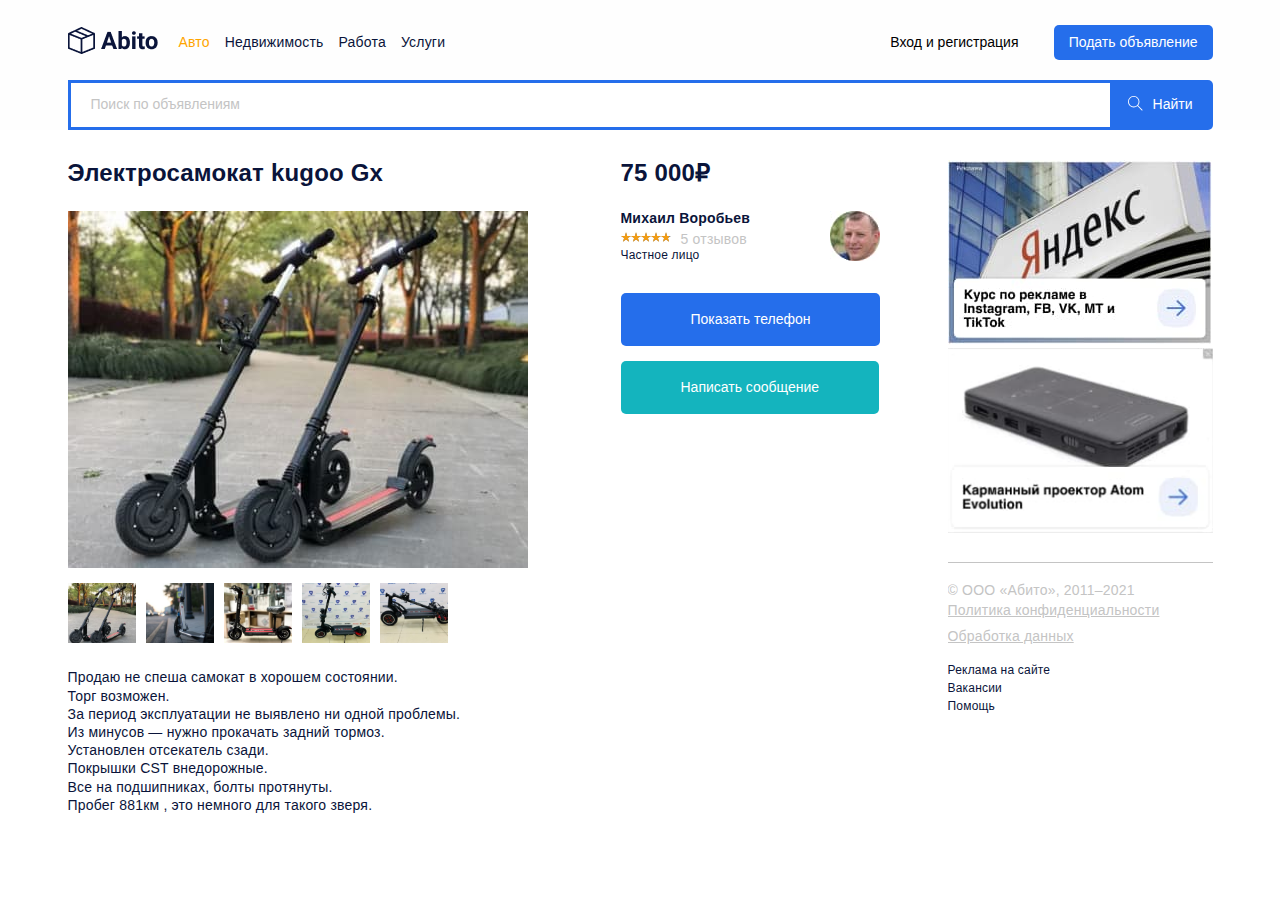
==== product.html @ 8e8bb4a4 "Update product.html" ====
<!DOCTYPE html>
<html lang="ru">

<head>
    <meta charset="UTF-8">
    <meta http-equiv="X-UA-Compatible" content="IE=edge">
    <meta name="viewport" content="width=device-width, initial-scale=1.0">
    <title>product</title>
    <link rel="shortcut icon" href="images/favicon.png" type="image/x-icon">
    <link rel="shortcut icon" href="https://yoursite.ru/favicon.png" type="image/x-icon">
    <link rel="stylesheet" href="css/style.min.css">
</head>

<body>
    <header class="header">
        <div class="container">
            <nav class="menu">
                <div class="menu__bar">
                    <a class="menu__link" href="#">
                        <img class="menu__logo" src="images/logo.png" alt="logo">
                    </a>
                    <button class="menu__btn" type="button">
                        <span></span>
                        <span class="sr-only">open menu</span>
                    </button>
                    <ul class="menu__items">
                        <li class="menu__item">
                            <a class="menu__link menu__link--active" href="#">
                                Авто
                            </a>
                        </li>
                        <li class="menu__item">
                            <a class="menu__link" href="#">
                                Недвижимость
                            </a>
                        </li>
                        <li class="menu__item">
                            <a class="menu__link" href="#">
                                Работа
                            </a>
                        </li>
                        <li class="menu__item">
                            <a class="menu__link" href="#">
                                Услуги
                            </a>
                        </li>
                    </ul>
                </div>
                <div class="nav">
                    <button class="nav__link nav__link--registrar" type="button">
                        Вход и регистрация
                    </button>
                    <button class="nav__link nav__link--submit" type="button">
                        Подать объявление
                    </button>
                </div>

            </nav>
            <form class="form">
                <label class="sr-only" for="search-input">
                    Поиск по объявлениям
                </label>
                <input class="form__input" type="text" id="search-input" placeholder="Поиск по объявлениям" name="search" required>
                <button class="form__search">
                    Найти
                </button>
            </form>
        </div>
    </header>

    <main class="maim">
        <h1 class="sr-only">сайт для продаж вещей</h1>
        <div class="container">
            <div class="product-info">
                <div class="product-slider">
                    <!--можно оставить так а можно две других колонки сделать еще одиним иннером  или -90 маржин лефт-->
                    <h2 class="product-slider__title">
                        Электросамокат kugoo Gx
                    </h2>
                    <ul class="product-slider__big">
                        <li class="product-slider__content">
                            <img class="product-slider__images" src="images/product-cart-slider/1.jpg" alt="самокаты">
                        </li>

                        <li class="product-slider__content">
                            <img class="product-slider__images" src="images/product-cart-slider/2.jpg" alt="самокат">
                        </li>

                        <li class="product-slider__content">
                            <img class="product-slider__images" src="images/product-cart-slider/3.jpg" alt="самокат">
                        </li>

                        <li class="product-slider__content">
                            <img class="product-slider__images" src="images/product-cart-slider/4.jpg" alt="самокат">
                        </li>

                        <li class="product-slider__content">
                            <img class="product-slider__images" src="images/product-cart-slider/5.jpg" alt="самокат">
                        </li>
                    </ul>
                    <ul class="product-slider__small">
                        <li class="product-slider__item">
                            <div class="product-slider__content">
                                <img class="product-slider__img" src="images/product-cart-slider/1.jpg" alt="самокаты">
                            </div>
                        </li>
                        <li class="product-slider__item">
                            <div class="product-slider__content">
                                <img class="product-slider__img" src="images/product-cart-slider/2.jpg" alt="самокат">
                            </div>
                        </li>
                        <li class="product-slider__item">
                            <div class="product-slider__content">
                                <img class="product-slider__img" src="images/product-cart-slider/3.jpg" alt="самокат">
                            </div>
                        </li>
                        <li class="product-slider__item">
                            <div class="product-slider__content">
                                <img class="product-slider__img" src="images/product-cart-slider/4.jpg" alt="самокат">
                            </div>
                        </li>
                        <li class="product-slider__item">
                            <div class="product-slider__content">
                                <img class="product-slider__img" src="images/product-cart-slider/5.jpg" alt="самокат">
                            </div>
                        </li>
                    </ul>
                    <div class="product-slider__text">
                        <p>
                            Продаю не спеша самокат в хорошем состоянии.
                        </p>
                        <p>
                            Торг возможен.
                        </p>
                        <p>
                            За период эксплуатации не выявлено ни одной проблемы.
                        </p>
                        <p>
                            Из минусов — нужно прокачать задний тормоз.
                        </p>
                        <p>
                            Установлен отсекатель сзади.
                        </p>
                        <p>
                            Покрышки CST внедорожные.
                        </p>
                        <p>
                            Все на подшипниках, болты протянуты.
                        </p>
                        <p>
                            Пробег 881км , это немного для такого зверя.
                        </p>
                    </div>
                </div>

                <div class="seller">
                    <span class="seller__price">75 000<span>₽</span></span>
                    <div class="seller__info">
                        <a class="seller__img seller-info" href="#" style="background-image: url('../images/seller-face/seller1.jpg');">
                            <span class="sr-only">аватарка</span>
                        </a>
                        <a class="seller__name">Михаил Воробьев</a>
                        <div class="seller__inner">
                            <div id="rateYo" data-rateyo-rating="4"></div>

                            <a class="seller__review" href="#"><span>5</span> отзывов</a>
                        </div>
                        <span class="seller__status">Частное лицо</span>
                        <!--не нравится мне эта структура-->
                    </div>
                    <button class="seller__button seller__button--tel" type="button">
                        Показать телефон
                    </button>
                    <button class="seller__button seller__button--email" type="button">Написать сообщение
                    </button>
                </div>

                <div class="aside">
                    <div class="advertising">
                        <img class="advertising__img" src="images/advertising/1.jpg" alt="реклама курс по рекламе в instagram. fb, vk,mt и tiktok">
                        <img class="advertising__img advertising-two" src="images/advertising/2.jpg" alt="реклама карманный проектор atom evolution">
                    </div>
                    <div class="nav-bar">
                        <div class="nav-bar__info">
                            <span>
                                © ООО «Абито», 2011–2021
                            </span>
                            <span>
                                <a class="nav-bar__link  nav-bar__link--decoration" href="#">
                                    Политика конфиденциальности
                                </a>
                            </span>
                            <span>
                                <a class="nav-bar__link nav-bar__link--decoration" href="#">
                                    Обработка данных
                                </a>
                            </span>
                        </div>
                        <ul class="nav-bar__links">
                            <li class="nav-bar__item">
                                <a class="nav-bar__link" href="#">
                                    Реклама на сайте
                                </a>
                            </li>
                            <li class="nav-bar__item">
                                <a class=" nav-bar__link" href="#">
                                    Вакансии
                                </a>
                            </li>
                            <li class="nav-bar__item ">
                                <a class="nav-bar__link" href="#">
                                    Помощь
                                </a>
                            </li>
                        </ul>
                    </div>
                </div>
            </div>
        </div>
    </main>

    <script src="js/main.min.js"></script>
</body>

</html>
---- css/style.min.css ----
@font-face{font-family:'Roboto';font-weight:700;font-style:normal;src:url("./fonts/Roboto-Bold.woff2") format("woff2"),url("./fonts/Roboto-Bold.woff") format("woff");font-display:swap}@font-face{font-family:'Roboto';font-weight:400;font-style:normal;src:url("./fonts/Regular-Bold.woff2") format("woff2"),url("./fonts/Regular-Bold.woff") format("woff");font-display:swap}html{-webkit-box-sizing:border-box;box-sizing:border-box}*,*::after,*::before{-webkit-box-sizing:inherit;box-sizing:inherit}ul,ol{padding:0}a{text-decoration:none;color:inherit}body,h1,h2,h3,h4,h5,h6,p,ul,ol,li,figure,figcaption,blockquote,dl,dd{margin:0}ul{list-style:none}img{max-width:100%}input,button,textarea,select{font:inherit}button{cursor:pointer}.slick-slider{position:relative;display:block;-webkit-box-sizing:border-box;box-sizing:border-box;-webkit-touch-callout:none;-webkit-user-select:none;-moz-user-select:none;-ms-user-select:none;user-select:none;-ms-touch-action:pan-y;touch-action:pan-y;-webkit-tap-highlight-color:transparent}.slick-list{position:relative;overflow:hidden;display:block;margin:0;padding:0}.slick-list:focus{outline:none}.slick-list.dragging{cursor:pointer;cursor:hand}.slick-slider .slick-track,.slick-slider .slick-list{-webkit-transform:translate3d(0, 0, 0);-ms-transform:translate3d(0, 0, 0);transform:translate3d(0, 0, 0)}.slick-track{position:relative;left:0;top:0;display:block;margin-left:auto;margin-right:auto}.slick-track:before,.slick-track:after{content:"";display:table}.slick-track:after{clear:both}.slick-loading .slick-track{visibility:hidden}.slick-slide{float:left;height:100%;min-height:1px;display:none}[dir="rtl"] .slick-slide{float:right}.slick-slide img{display:block}.slick-slide.slick-loading img{display:none}.slick-slide.dragging img{pointer-events:none}.slick-initialized .slick-slide{display:block}.slick-loading .slick-slide{visibility:hidden}.slick-vertical .slick-slide{display:block;height:auto;border:1px solid transparent}.slick-arrow.slick-hidden{display:none}.jq-ry-container{position:relative;padding:0 5px;line-height:0;display:block;cursor:pointer;-webkit-box-sizing:content-box;box-sizing:content-box;direction:ltr}.jq-ry-container[readonly="readonly"]{cursor:default}.jq-ry-container>.jq-ry-group-wrapper{position:relative;width:100%}.jq-ry-container>.jq-ry-group-wrapper>.jq-ry-group{position:relative;line-height:0;z-index:10;white-space:nowrap}.jq-ry-container>.jq-ry-group-wrapper>.jq-ry-group>svg{display:inline-block}.jq-ry-container>.jq-ry-group-wrapper>.jq-ry-group.jq-ry-normal-group{width:100%}.jq-ry-container>.jq-ry-group-wrapper>.jq-ry-group.jq-ry-rated-group{width:0;z-index:11;position:absolute;top:0;left:0;overflow:hidden}html,body{height:100%}body{font-size:14px;line-height:1.1;font-family:"Roboto",sans-serif;color:#0A143A;font-weight:400;letter-spacing:0.2px}.sr-only{position:absolute;width:1px;height:1px;padding:0;margin:-1px;overflow:hidden;clip:rect(0, 0, 0, 0);white-space:nowrap;border:0}.container{max-width:1175px;margin:0 auto;padding:0 15px}.advertising-two{margin-bottom:25px}.header{position:fixed;top:0;left:0;right:0;z-index:999;background-color:#fefefe}.menu{margin-bottom:20px;padding:25px 0 0 0;display:-webkit-box;display:-ms-flexbox;display:flex;-webkit-box-pack:justify;-ms-flex-pack:justify;justify-content:space-between;-webkit-box-align:center;-ms-flex-align:center;align-items:center;outline-color:#000000;outline-offset:5px}.menu__btn{display:none}.menu__items{display:-webkit-box;display:-ms-flexbox;display:flex}.menu__item:not(:last-child){margin-right:15px}.menu__logo{margin-right:20px}.menu__link{-webkit-transition:color 0.5s;-o-transition:color 0.5s;transition:color 0.5s;z-index:100;-webkit-line-clamp:1;-webkit-box-orient:vertical;overflow:hidden}.menu__link:focus{color:#f0f}.menu__link:hover{color:orange}.menu__link:active{color:#fb0909}.menu__link--active{color:orange}.menu__bar{display:-webkit-box;display:-ms-flexbox;display:flex;-webkit-box-align:center;-ms-flex-align:center;align-items:center}.nav__link{border:none;-webkit-transition:color 0.5s;-o-transition:color 0.5s;transition:color 0.5s;-webkit-line-clamp:1;-webkit-box-orient:vertical;overflow:hidden}.nav__link--active{color:orange}.nav__link--registrar{background-color:transparent;-webkit-transition:color 0.5s;-o-transition:color 0.5s;transition:color 0.5s}.nav__link--registrar:focus{outline:solid #0A143A}.nav__link--registrar:hover{color:#14B4BE}.nav__link--registrar:active{color:#fb0909}.nav__link--submit{padding:10px 15px;background-color:#256EEB;border-radius:5px;color:white;-webkit-transition:background-color 0.5s;-o-transition:background-color 0.5s;transition:background-color 0.5s}.nav__link--submit:focus{outline:solid #0A143A}.nav__link--submit:hover{background-color:#91b200}.nav__link--submit:active{color:#fb0909}.nav__link:not(:last-child){margin-right:25px}.form{display:-webkit-box;display:-ms-flexbox;display:flex}.form__input{padding:14px 20px 14px 20px;max-width:1335px;border:3px solid #256EEB;width:100%;display:-webkit-box;-webkit-line-clamp:3;-webkit-box-orient:vertical;overflow:hidden}.form__input::-webkit-input-placeholder{color:#C4C4C4}.form__input::-moz-placeholder{color:#C4C4C4}.form__input:-ms-input-placeholder{color:#C4C4C4}.form__input::-ms-input-placeholder{color:#C4C4C4}.form__input::placeholder{color:#C4C4C4}.form__search{position:relative;padding:16px 20px 16px 40px;background-color:#256EEB;color:#fff;border:none;border-radius:0px 5px 5px 0px;-webkit-transition:background-color 0.5s;-o-transition:background-color 0.5s;transition:background-color 0.5s}.form__search::before{content:'';position:absolute;top:16px;left:15px;height:15px;width:15px;background-image:url("../images/icons/search.svg")}.form__search:focus{outline:solid #0A143A}.form__search:hover{background-color:#91b200}.form__search:active{color:#fb0909}.recommendations{display:block;padding-top:160px}.recommendations__title{font-weight:700;font-size:24px;margin-bottom:25px;display:-webkit-box;-webkit-line-clamp:3;-webkit-box-orient:vertical;overflow:hidden}.recommendations__list{display:-webkit-box;display:-ms-flexbox;display:flex;-ms-flex-wrap:wrap;flex-wrap:wrap;max-width:885px;margin-left:-15px}.recommendations__item{max-width:265px;margin:0 15px 20px}.recommendations__img{width:265px;height:180px;margin-bottom:10px;-o-object-fit:cover;object-fit:cover;-webkit-transition:opacity 0.5s;-o-transition:opacity 0.5s;transition:opacity 0.5s}.recommendations__img:focus{outline:solid #0A143A}.recommendations__img:hover{opacity:0.7}.recommendations__img:active{color:#fb0909}.recommendations__inner{display:-webkit-box;display:-ms-flexbox;display:flex;-webkit-box-pack:justify;-ms-flex-pack:justify;justify-content:space-between}.recommendations__subtitle{color:#256EEB;font-weight:700;font-size:16px;margin-bottom:5px;width:245px;-webkit-transition:color 0.5s;-o-transition:color 0.5s;transition:color 0.5s;display:-webkit-box;-webkit-line-clamp:3;-webkit-box-orient:vertical;overflow:hidden}.recommendations__subtitle:focus{outline:solid #0A143A}.recommendations__subtitle:hover{color:#14B4BE}.recommendations__subtitle:active{color:#fb0909}.recommendations__svg path{-webkit-transition:fill 0.5s;-o-transition:fill 0.5s;transition:fill 0.5s}.recommendations__svg path:hover{fill:#256EEB}.recommendations__svg{width:15px;height:15px;cursor:pointer}.recommendations__time{display:block}.recommendations__price{margin-bottom:10px;font-weight:700;display:-webkit-box;-webkit-line-clamp:3;-webkit-box-orient:vertical;overflow:hidden}.recommendations__info{color:#C4C4C4;margin-bottom:5px;line-height:1.5;display:-webkit-box;-webkit-line-clamp:3;-webkit-box-orient:vertical;overflow:hidden}.services__title{padding-top:10px;font-size:18px;font-weight:700;margin-bottom:25px;-webkit-line-clamp:1;-webkit-box-orient:vertical;overflow:hidden}.services__text{display:-webkit-box;-webkit-line-clamp:5;-webkit-box-orient:vertical;overflow:hidden}.services__list{margin-bottom:20px;max-width:245px;border-bottom:1px solid #C4C4C4}.services__item{padding-top:35px;margin-bottom:25px;position:relative;background-repeat:no-repeat;max-width:210px}.services__item::before{content:"";position:absolute;top:0;right:0;background-size:cover;height:30px;width:30px}.services__item--delivery{background-image:url("../images/icons/delivery.svg")}.services__item--sedan{background-image:url("../images/icons/sedan.svg")}.services__item--booking{background-image:url("../images/icons/booking.svg")}.services__subtitle{font-weight:700;margin-bottom:5px;font-size:14px}.nav-bar{max-width:230px}.nav-bar__links{font-size:12px}.nav-bar__link{margin-bottom:5px;-webkit-transition:color 0.5s;-o-transition:color 0.5s;transition:color 0.5s;display:-webkit-box;-webkit-line-clamp:3;-webkit-box-orient:vertical;overflow:hidden}.nav-bar__link:focus{outline:solid #0A143A}.nav-bar__link:hover{color:#14B4BE}.nav-bar__link:active{color:#fb0909}.nav-bar__item{margin-bottom:5px}.nav-bar__info{margin-bottom:15px;color:#C4C4C4}.nav-bar__info span{margin-bottom:5px;display:block;display:-webkit-box;-webkit-line-clamp:3;-webkit-box-orient:vertical;overflow:hidden}.nav-bar__link--decoration{text-decoration:underline}.product-info{padding-top:160px;display:-webkit-box;display:-ms-flexbox;display:flex;-webkit-box-pack:justify;-ms-flex-pack:justify;justify-content:space-between;-ms-flex-wrap:wrap;flex-wrap:wrap}.product-slider{max-width:460px;margin-right:30px;margin-bottom:30px}.product-slider__title{font-size:24px;font-weight:700;margin-bottom:25px;display:-webkit-box;-webkit-line-clamp:3;-webkit-box-orient:vertical;overflow:hidden}.product-slider__big{max-width:460px;height:357px;margin-bottom:15px}.product-slider__images{max-width:460px;height:357px}.product-slider__small{height:55px;margin-bottom:30px}.product-slider__small .slick-slide{width:68px;height:60px;margin-right:10px;cursor:pointer}.product-slider__small .slick-list{max-width:380px}.product-slider__img{width:68px;height:63px;-o-object-fit:cover;object-fit:cover}.product-slider__text{line-height:1.3}.product-slider__text span{display:-webkit-box;-webkit-line-clamp:2;-webkit-box-orient:vertical;overflow:hidden}.seller{max-width:264px}.seller__price{font-weight:700;font-size:24px;margin-bottom:25px;display:block;display:-webkit-box;-webkit-line-clamp:2;-webkit-box-orient:vertical;overflow:hidden}.seller__info{margin-bottom:30px;position:relative}.seller__img{content:"";position:absolute;top:0;right:5px;height:50px;width:50px;background-size:cover;background-repeat:no-repeat}.seller__name{font-weight:700;padding-bottom:5px;display:block;display:-webkit-box;-webkit-line-clamp:2;-webkit-box-orient:vertical;overflow:hidden}.seller__inner{display:-webkit-box;display:-ms-flexbox;display:flex}.seller__status{font-size:12px}.seller__review{color:#C4C4C4;-webkit-transition:color 0.5s;-o-transition:color 0.5s;transition:color 0.5s}.seller__review:focus{outline:solid black}.seller__review:hover{color:#00B2A0}.seller__review:active{color:#fb0909}.seller__button{border:none;border-radius:5px;color:#fff;-webkit-transition:background-color 0.5s;-o-transition:background-color 0.5s;transition:background-color 0.5s}.seller__button:focus{outline:#0A143A}.seller__button:hover{background-color:#91b200}.seller__button:active{color:#fb0909}.seller__button--tel{background-color:#256EEB;padding:19px 70px;margin-bottom:15px}.seller__button--email{background-color:#14B4BE;padding:19px 60px}.jq-ry-container>.jq-ry-group-wrapper>.jq-ry-group>svg{width:10px;height:10px;margin-bottom:5px}.jq-ry-container{width:54px;padding:0}.aside{max-width:265px}.advertising{margin-bottom:20px;border-bottom:1px solid #C4C4C4}.advertising__img{-o-object-fit:cover;object-fit:cover;max-width:265px;height:185px}@media (max-width: 1175px){.recommendations__title{text-align:center;margin-bottom:20px}.recommendations__inner{display:block}.recommendations__list{margin:0 auto;max-width:-webkit-max-content;max-width:-moz-max-content;max-width:max-content;-webkit-box-pack:center;-ms-flex-pack:center;justify-content:center}.recommendations__subtitle{margin-bottom:10px}.recommendations__priсe{padding-top:10px}.services{margin-bottom:20px}.services__list{margin:0 auto 20px;max-width:-webkit-max-content;max-width:-moz-max-content;max-width:max-content;display:-webkit-box;display:-ms-flexbox;display:flex}.services__item{max-width:265px}.services__item:not(:last-child){margin-right:30px}.services__title{text-align:center;margin-bottom:20px}.nav-bar__info{margin-bottom:20px;color:#C4C4C4}.nav-bar__links{font-size:12px}.product-slider__title{margin-bottom:20px}.product-slider__small{height:55px;margin-bottom:20px}.product-slider__big{height:360px}.seller{margin-right:30px}.seller__button--tel{margin-bottom:20px}.seller__info{margin-bottom:20px}.seller__price{margin-bottom:20px}.nav-bar{margin:0 auto}.advertising-two{margin-bottom:20px}}@media (max-width: 992px){.seller{-webkit-box-ordinal-group:2;-ms-flex-order:1;order:1;padding-bottom:10px;margin-right:0px}}@media (max-width: 805px){.menu{-webkit-box-ordinal-group:2;-ms-flex-order:1;order:1;display:block;margin-bottom:0px;padding:10px 0 0 0}.menu__bar{-webkit-box-pack:justify;-ms-flex-pack:justify;justify-content:space-between;margin-bottom:20px;padding-top:10px}.menu__items{-webkit-transform:translateY(-200%);-ms-transform:translateY(-200%);transform:translateY(-200%);position:absolute;top:0px;width:100%;left:0;display:block;text-align:center;z-index:5;background-color:#edf1f4;-webkit-transition:-webkit-transform 1s;transition:-webkit-transform 1s;-o-transition:transform 1s;transition:transform 1s;transition:transform 1s, -webkit-transform 1s;padding:60px 0 60px}.menu__items.menu__items--active{-webkit-transform:translateY(0%);-ms-transform:translateY(0%);transform:translateY(0%)}.menu__item{margin-bottom:10px;width:100%;margin-right:0}.menu__link{display:block}.menu__btn{width:30px;height:22px;position:relative;border:none;display:-webkit-box;display:-ms-flexbox;display:flex;-webkit-box-pack:justify;-ms-flex-pack:justify;justify-content:space-between;-webkit-box-align:center;-ms-flex-align:center;align-items:center;background-color:transparent;padding:0;z-index:10}.menu__btn span{height:3px;width:100%;background-color:#000000}.menu__btn::before,.menu__btn::after{position:absolute;content:'';height:3px;width:100%;background-color:#000000}.menu__btn::before{content:'';top:0}.menu__btn::after{bottom:0}.nav{display:none}.services{padding-bottom:30px}.services__list{display:block}.services__item{margin-right:0px}.product-info{-webkit-box-pack:center;-ms-flex-pack:center;justify-content:center}.product-slider{max-width:100%;margin:0 30px 30px}.product-slider__title{text-align:center}.product-slider__small{-webkit-box-pack:center;-ms-flex-pack:center;justify-content:center;display:-webkit-box;display:-ms-flexbox;display:flex}.product-slider__text{margin:0 auto;max-width:395px}.product-slider__img{width:68px;height:68px}.seller{margin:0 30px 30px;-webkit-box-ordinal-group:1;-ms-flex-order:0;order:0}.aside{margin:0 30px}.nav-bar{max-width:290px}}@media (max-width: 570px){.header{margin-bottom:30px}.services__item:not(:last-child){margin-right:0px}.product-slider__title{font-size:20px}.product-slider__big{max-width:315px;margin:0 auto 15px;height:auto}.product-slider__images{height:250px}.product-slider__img{width:48px;height:48px}.product-slider__small{margin-bottom:15px}.seller{margin:0 0 30px 0}.seller__price{font-size:20px}.product-slider__small .slick-list{max-width:290px}.product-slider__small .slick-slide{width:50px}.nav-bar{max-width:270px}.nav-bar__info{margin:20px auto}}
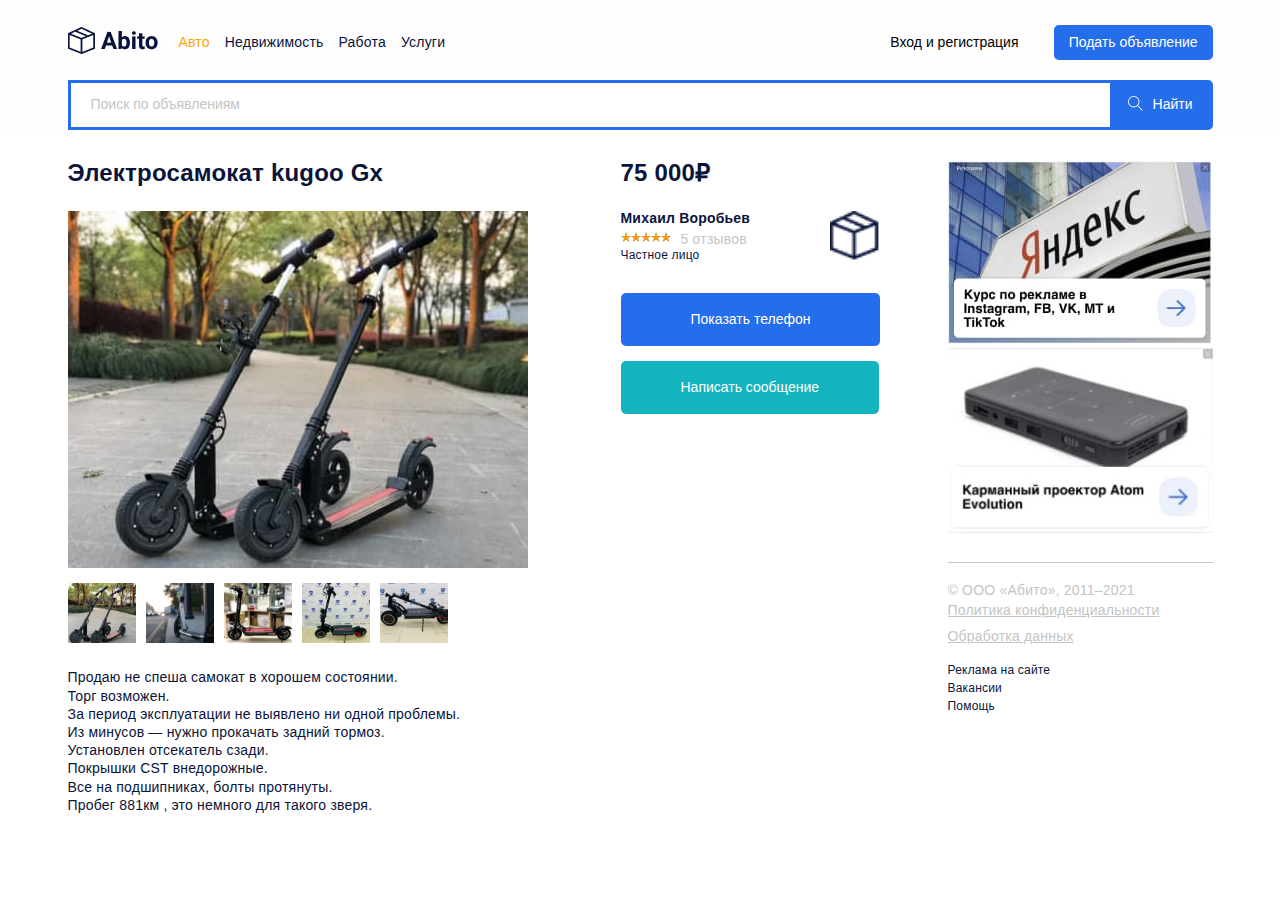
==== commit 08da8b36: "Update product.html" ====
--- a/product.html
+++ b/product.html
@@ -156,7 +156,7 @@
                 <div class="seller">
                     <span class="seller__price">75 000<span>₽</span></span>
                     <div class="seller__info">
-                        <a class="seller__img seller-info" href="#" style="background-image: url('../images/seller-face/seller1.jpg');">
+                        <a class="seller__img seller-info" href="#" style="background-image: url('../images/logo.png');">
                             <span class="sr-only">аватарка</span>
                         </a>
                         <a class="seller__name">Михаил Воробьев</a>
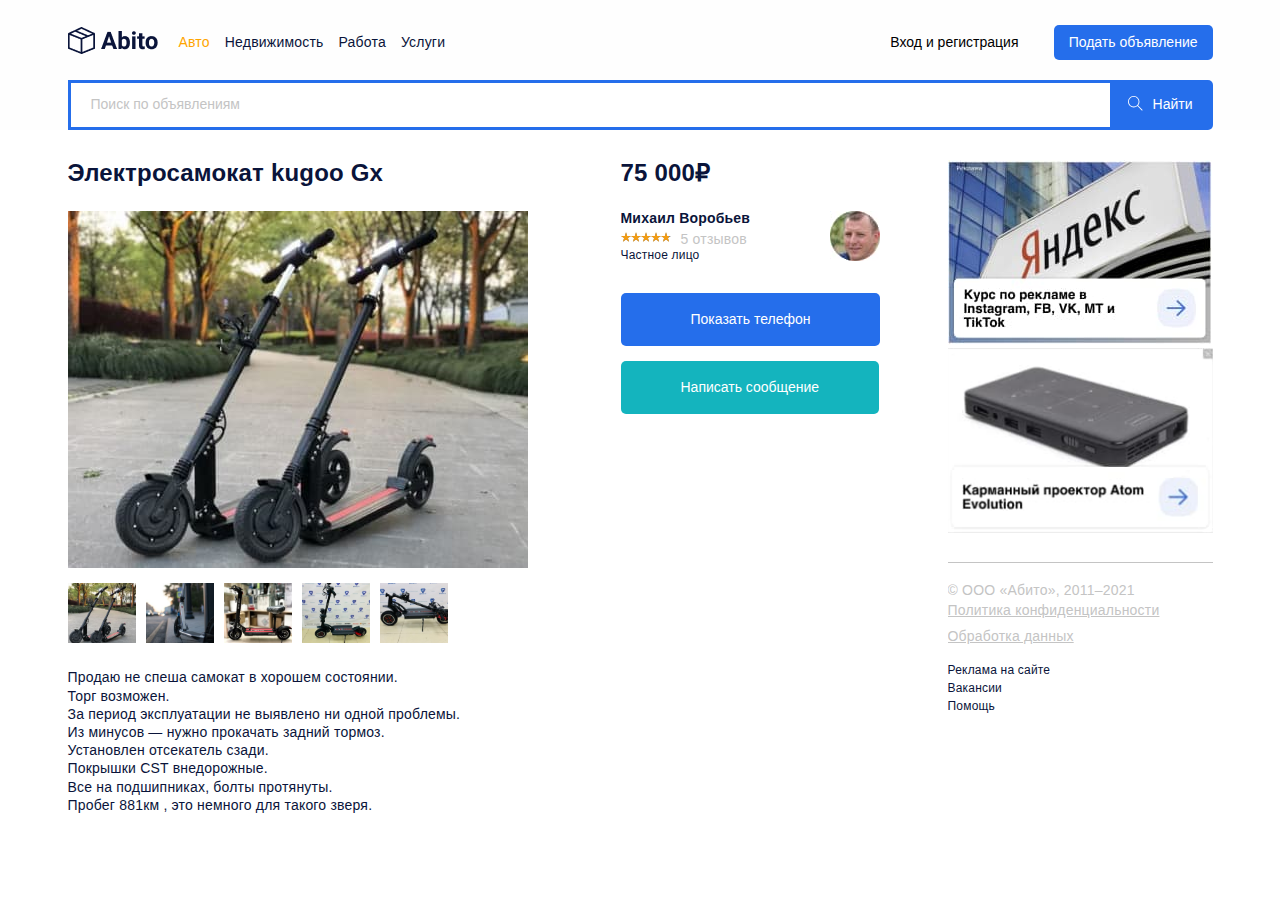
==== commit f884d4db: "Add files via upload" ====
--- a/product.html
+++ b/product.html
@@ -156,7 +156,7 @@
                 <div class="seller">
                     <span class="seller__price">75 000<span>₽</span></span>
                     <div class="seller__info">
-                        <a class="seller__img seller-info" href="#" style="background-image: url('../images/logo.png');">
+                        <a class="seller__img seller-info" href="#" style="background-image:url('../images/seller-face/seller1.jpg')">
                             <span class="sr-only">аватарка</span>
                         </a>
                         <a class="seller__name">Михаил Воробьев</a>
@@ -222,4 +222,4 @@
     <script src="js/main.min.js"></script>
 </body>
 
-</html>
+</html>--- a/css/style.min.css
+++ b/css/style.min.css
@@ -1 +1 @@
-@font-face{font-family:'Roboto';font-weight:700;font-style:normal;src:url("./fonts/Roboto-Bold.woff2") format("woff2"),url("./fonts/Roboto-Bold.woff") format("woff");font-display:swap}@font-face{font-family:'Roboto';font-weight:400;font-style:normal;src:url("./fonts/Regular-Bold.woff2") format("woff2"),url("./fonts/Regular-Bold.woff") format("woff");font-display:swap}html{-webkit-box-sizing:border-box;box-sizing:border-box}*,*::after,*::before{-webkit-box-sizing:inherit;box-sizing:inherit}ul,ol{padding:0}a{text-decoration:none;color:inherit}body,h1,h2,h3,h4,h5,h6,p,ul,ol,li,figure,figcaption,blockquote,dl,dd{margin:0}ul{list-style:none}img{max-width:100%}input,button,textarea,select{font:inherit}button{cursor:pointer}.slick-slider{position:relative;display:block;-webkit-box-sizing:border-box;box-sizing:border-box;-webkit-touch-callout:none;-webkit-user-select:none;-moz-user-select:none;-ms-user-select:none;user-select:none;-ms-touch-action:pan-y;touch-action:pan-y;-webkit-tap-highlight-color:transparent}.slick-list{position:relative;overflow:hidden;display:block;margin:0;padding:0}.slick-list:focus{outline:none}.slick-list.dragging{cursor:pointer;cursor:hand}.slick-slider .slick-track,.slick-slider .slick-list{-webkit-transform:translate3d(0, 0, 0);-ms-transform:translate3d(0, 0, 0);transform:translate3d(0, 0, 0)}.slick-track{position:relative;left:0;top:0;display:block;margin-left:auto;margin-right:auto}.slick-track:before,.slick-track:after{content:"";display:table}.slick-track:after{clear:both}.slick-loading .slick-track{visibility:hidden}.slick-slide{float:left;height:100%;min-height:1px;display:none}[dir="rtl"] .slick-slide{float:right}.slick-slide img{display:block}.slick-slide.slick-loading img{display:none}.slick-slide.dragging img{pointer-events:none}.slick-initialized .slick-slide{display:block}.slick-loading .slick-slide{visibility:hidden}.slick-vertical .slick-slide{display:block;height:auto;border:1px solid transparent}.slick-arrow.slick-hidden{display:none}.jq-ry-container{position:relative;padding:0 5px;line-height:0;display:block;cursor:pointer;-webkit-box-sizing:content-box;box-sizing:content-box;direction:ltr}.jq-ry-container[readonly="readonly"]{cursor:default}.jq-ry-container>.jq-ry-group-wrapper{position:relative;width:100%}.jq-ry-container>.jq-ry-group-wrapper>.jq-ry-group{position:relative;line-height:0;z-index:10;white-space:nowrap}.jq-ry-container>.jq-ry-group-wrapper>.jq-ry-group>svg{display:inline-block}.jq-ry-container>.jq-ry-group-wrapper>.jq-ry-group.jq-ry-normal-group{width:100%}.jq-ry-container>.jq-ry-group-wrapper>.jq-ry-group.jq-ry-rated-group{width:0;z-index:11;position:absolute;top:0;left:0;overflow:hidden}html,body{height:100%}body{font-size:14px;line-height:1.1;font-family:"Roboto",sans-serif;color:#0A143A;font-weight:400;letter-spacing:0.2px}.sr-only{position:absolute;width:1px;height:1px;padding:0;margin:-1px;overflow:hidden;clip:rect(0, 0, 0, 0);white-space:nowrap;border:0}.container{max-width:1175px;margin:0 auto;padding:0 15px}.advertising-two{margin-bottom:25px}.header{position:fixed;top:0;left:0;right:0;z-index:999;background-color:#fefefe}.menu{margin-bottom:20px;padding:25px 0 0 0;display:-webkit-box;display:-ms-flexbox;display:flex;-webkit-box-pack:justify;-ms-flex-pack:justify;justify-content:space-between;-webkit-box-align:center;-ms-flex-align:center;align-items:center;outline-color:#000000;outline-offset:5px}.menu__btn{display:none}.menu__items{display:-webkit-box;display:-ms-flexbox;display:flex}.menu__item:not(:last-child){margin-right:15px}.menu__logo{margin-right:20px}.menu__link{-webkit-transition:color 0.5s;-o-transition:color 0.5s;transition:color 0.5s;z-index:100;-webkit-line-clamp:1;-webkit-box-orient:vertical;overflow:hidden}.menu__link:focus{color:#f0f}.menu__link:hover{color:orange}.menu__link:active{color:#fb0909}.menu__link--active{color:orange}.menu__bar{display:-webkit-box;display:-ms-flexbox;display:flex;-webkit-box-align:center;-ms-flex-align:center;align-items:center}.nav__link{border:none;-webkit-transition:color 0.5s;-o-transition:color 0.5s;transition:color 0.5s;-webkit-line-clamp:1;-webkit-box-orient:vertical;overflow:hidden}.nav__link--active{color:orange}.nav__link--registrar{background-color:transparent;-webkit-transition:color 0.5s;-o-transition:color 0.5s;transition:color 0.5s}.nav__link--registrar:focus{outline:solid #0A143A}.nav__link--registrar:hover{color:#14B4BE}.nav__link--registrar:active{color:#fb0909}.nav__link--submit{padding:10px 15px;background-color:#256EEB;border-radius:5px;color:white;-webkit-transition:background-color 0.5s;-o-transition:background-color 0.5s;transition:background-color 0.5s}.nav__link--submit:focus{outline:solid #0A143A}.nav__link--submit:hover{background-color:#91b200}.nav__link--submit:active{color:#fb0909}.nav__link:not(:last-child){margin-right:25px}.form{display:-webkit-box;display:-ms-flexbox;display:flex}.form__input{padding:14px 20px 14px 20px;max-width:1335px;border:3px solid #256EEB;width:100%;display:-webkit-box;-webkit-line-clamp:3;-webkit-box-orient:vertical;overflow:hidden}.form__input::-webkit-input-placeholder{color:#C4C4C4}.form__input::-moz-placeholder{color:#C4C4C4}.form__input:-ms-input-placeholder{color:#C4C4C4}.form__input::-ms-input-placeholder{color:#C4C4C4}.form__input::placeholder{color:#C4C4C4}.form__search{position:relative;padding:16px 20px 16px 40px;background-color:#256EEB;color:#fff;border:none;border-radius:0px 5px 5px 0px;-webkit-transition:background-color 0.5s;-o-transition:background-color 0.5s;transition:background-color 0.5s}.form__search::before{content:'';position:absolute;top:16px;left:15px;height:15px;width:15px;background-image:url("../images/icons/search.svg")}.form__search:focus{outline:solid #0A143A}.form__search:hover{background-color:#91b200}.form__search:active{color:#fb0909}.recommendations{display:block;padding-top:160px}.recommendations__title{font-weight:700;font-size:24px;margin-bottom:25px;display:-webkit-box;-webkit-line-clamp:3;-webkit-box-orient:vertical;overflow:hidden}.recommendations__list{display:-webkit-box;display:-ms-flexbox;display:flex;-ms-flex-wrap:wrap;flex-wrap:wrap;max-width:885px;margin-left:-15px}.recommendations__item{max-width:265px;margin:0 15px 20px}.recommendations__img{width:265px;height:180px;margin-bottom:10px;-o-object-fit:cover;object-fit:cover;-webkit-transition:opacity 0.5s;-o-transition:opacity 0.5s;transition:opacity 0.5s}.recommendations__img:focus{outline:solid #0A143A}.recommendations__img:hover{opacity:0.7}.recommendations__img:active{color:#fb0909}.recommendations__inner{display:-webkit-box;display:-ms-flexbox;display:flex;-webkit-box-pack:justify;-ms-flex-pack:justify;justify-content:space-between}.recommendations__subtitle{color:#256EEB;font-weight:700;font-size:16px;margin-bottom:5px;width:245px;-webkit-transition:color 0.5s;-o-transition:color 0.5s;transition:color 0.5s;display:-webkit-box;-webkit-line-clamp:3;-webkit-box-orient:vertical;overflow:hidden}.recommendations__subtitle:focus{outline:solid #0A143A}.recommendations__subtitle:hover{color:#14B4BE}.recommendations__subtitle:active{color:#fb0909}.recommendations__svg path{-webkit-transition:fill 0.5s;-o-transition:fill 0.5s;transition:fill 0.5s}.recommendations__svg path:hover{fill:#256EEB}.recommendations__svg{width:15px;height:15px;cursor:pointer}.recommendations__time{display:block}.recommendations__price{margin-bottom:10px;font-weight:700;display:-webkit-box;-webkit-line-clamp:3;-webkit-box-orient:vertical;overflow:hidden}.recommendations__info{color:#C4C4C4;margin-bottom:5px;line-height:1.5;display:-webkit-box;-webkit-line-clamp:3;-webkit-box-orient:vertical;overflow:hidden}.services__title{padding-top:10px;font-size:18px;font-weight:700;margin-bottom:25px;-webkit-line-clamp:1;-webkit-box-orient:vertical;overflow:hidden}.services__text{display:-webkit-box;-webkit-line-clamp:5;-webkit-box-orient:vertical;overflow:hidden}.services__list{margin-bottom:20px;max-width:245px;border-bottom:1px solid #C4C4C4}.services__item{padding-top:35px;margin-bottom:25px;position:relative;background-repeat:no-repeat;max-width:210px}.services__item::before{content:"";position:absolute;top:0;right:0;background-size:cover;height:30px;width:30px}.services__item--delivery{background-image:url("../images/icons/delivery.svg")}.services__item--sedan{background-image:url("../images/icons/sedan.svg")}.services__item--booking{background-image:url("../images/icons/booking.svg")}.services__subtitle{font-weight:700;margin-bottom:5px;font-size:14px}.nav-bar{max-width:230px}.nav-bar__links{font-size:12px}.nav-bar__link{margin-bottom:5px;-webkit-transition:color 0.5s;-o-transition:color 0.5s;transition:color 0.5s;display:-webkit-box;-webkit-line-clamp:3;-webkit-box-orient:vertical;overflow:hidden}.nav-bar__link:focus{outline:solid #0A143A}.nav-bar__link:hover{color:#14B4BE}.nav-bar__link:active{color:#fb0909}.nav-bar__item{margin-bottom:5px}.nav-bar__info{margin-bottom:15px;color:#C4C4C4}.nav-bar__info span{margin-bottom:5px;display:block;display:-webkit-box;-webkit-line-clamp:3;-webkit-box-orient:vertical;overflow:hidden}.nav-bar__link--decoration{text-decoration:underline}.product-info{padding-top:160px;display:-webkit-box;display:-ms-flexbox;display:flex;-webkit-box-pack:justify;-ms-flex-pack:justify;justify-content:space-between;-ms-flex-wrap:wrap;flex-wrap:wrap}.product-slider{max-width:460px;margin-right:30px;margin-bottom:30px}.product-slider__title{font-size:24px;font-weight:700;margin-bottom:25px;display:-webkit-box;-webkit-line-clamp:3;-webkit-box-orient:vertical;overflow:hidden}.product-slider__big{max-width:460px;height:357px;margin-bottom:15px}.product-slider__images{max-width:460px;height:357px}.product-slider__small{height:55px;margin-bottom:30px}.product-slider__small .slick-slide{width:68px;height:60px;margin-right:10px;cursor:pointer}.product-slider__small .slick-list{max-width:380px}.product-slider__img{width:68px;height:63px;-o-object-fit:cover;object-fit:cover}.product-slider__text{line-height:1.3}.product-slider__text span{display:-webkit-box;-webkit-line-clamp:2;-webkit-box-orient:vertical;overflow:hidden}.seller{max-width:264px}.seller__price{font-weight:700;font-size:24px;margin-bottom:25px;display:block;display:-webkit-box;-webkit-line-clamp:2;-webkit-box-orient:vertical;overflow:hidden}.seller__info{margin-bottom:30px;position:relative}.seller__img{content:"";position:absolute;top:0;right:5px;height:50px;width:50px;background-size:cover;background-repeat:no-repeat}.seller__name{font-weight:700;padding-bottom:5px;display:block;display:-webkit-box;-webkit-line-clamp:2;-webkit-box-orient:vertical;overflow:hidden}.seller__inner{display:-webkit-box;display:-ms-flexbox;display:flex}.seller__status{font-size:12px}.seller__review{color:#C4C4C4;-webkit-transition:color 0.5s;-o-transition:color 0.5s;transition:color 0.5s}.seller__review:focus{outline:solid black}.seller__review:hover{color:#00B2A0}.seller__review:active{color:#fb0909}.seller__button{border:none;border-radius:5px;color:#fff;-webkit-transition:background-color 0.5s;-o-transition:background-color 0.5s;transition:background-color 0.5s}.seller__button:focus{outline:#0A143A}.seller__button:hover{background-color:#91b200}.seller__button:active{color:#fb0909}.seller__button--tel{background-color:#256EEB;padding:19px 70px;margin-bottom:15px}.seller__button--email{background-color:#14B4BE;padding:19px 60px}.jq-ry-container>.jq-ry-group-wrapper>.jq-ry-group>svg{width:10px;height:10px;margin-bottom:5px}.jq-ry-container{width:54px;padding:0}.aside{max-width:265px}.advertising{margin-bottom:20px;border-bottom:1px solid #C4C4C4}.advertising__img{-o-object-fit:cover;object-fit:cover;max-width:265px;height:185px}@media (max-width: 1175px){.recommendations__title{text-align:center;margin-bottom:20px}.recommendations__inner{display:block}.recommendations__list{margin:0 auto;max-width:-webkit-max-content;max-width:-moz-max-content;max-width:max-content;-webkit-box-pack:center;-ms-flex-pack:center;justify-content:center}.recommendations__subtitle{margin-bottom:10px}.recommendations__priсe{padding-top:10px}.services{margin-bottom:20px}.services__list{margin:0 auto 20px;max-width:-webkit-max-content;max-width:-moz-max-content;max-width:max-content;display:-webkit-box;display:-ms-flexbox;display:flex}.services__item{max-width:265px}.services__item:not(:last-child){margin-right:30px}.services__title{text-align:center;margin-bottom:20px}.nav-bar__info{margin-bottom:20px;color:#C4C4C4}.nav-bar__links{font-size:12px}.product-slider__title{margin-bottom:20px}.product-slider__small{height:55px;margin-bottom:20px}.product-slider__big{height:360px}.seller{margin-right:30px}.seller__button--tel{margin-bottom:20px}.seller__info{margin-bottom:20px}.seller__price{margin-bottom:20px}.nav-bar{margin:0 auto}.advertising-two{margin-bottom:20px}}@media (max-width: 992px){.seller{-webkit-box-ordinal-group:2;-ms-flex-order:1;order:1;padding-bottom:10px;margin-right:0px}}@media (max-width: 805px){.menu{-webkit-box-ordinal-group:2;-ms-flex-order:1;order:1;display:block;margin-bottom:0px;padding:10px 0 0 0}.menu__bar{-webkit-box-pack:justify;-ms-flex-pack:justify;justify-content:space-between;margin-bottom:20px;padding-top:10px}.menu__items{-webkit-transform:translateY(-200%);-ms-transform:translateY(-200%);transform:translateY(-200%);position:absolute;top:0px;width:100%;left:0;display:block;text-align:center;z-index:5;background-color:#edf1f4;-webkit-transition:-webkit-transform 1s;transition:-webkit-transform 1s;-o-transition:transform 1s;transition:transform 1s;transition:transform 1s, -webkit-transform 1s;padding:60px 0 60px}.menu__items.menu__items--active{-webkit-transform:translateY(0%);-ms-transform:translateY(0%);transform:translateY(0%)}.menu__item{margin-bottom:10px;width:100%;margin-right:0}.menu__link{display:block}.menu__btn{width:30px;height:22px;position:relative;border:none;display:-webkit-box;display:-ms-flexbox;display:flex;-webkit-box-pack:justify;-ms-flex-pack:justify;justify-content:space-between;-webkit-box-align:center;-ms-flex-align:center;align-items:center;background-color:transparent;padding:0;z-index:10}.menu__btn span{height:3px;width:100%;background-color:#000000}.menu__btn::before,.menu__btn::after{position:absolute;content:'';height:3px;width:100%;background-color:#000000}.menu__btn::before{content:'';top:0}.menu__btn::after{bottom:0}.nav{display:none}.services{padding-bottom:30px}.services__list{display:block}.services__item{margin-right:0px}.product-info{-webkit-box-pack:center;-ms-flex-pack:center;justify-content:center}.product-slider{max-width:100%;margin:0 30px 30px}.product-slider__title{text-align:center}.product-slider__small{-webkit-box-pack:center;-ms-flex-pack:center;justify-content:center;display:-webkit-box;display:-ms-flexbox;display:flex}.product-slider__text{margin:0 auto;max-width:395px}.product-slider__img{width:68px;height:68px}.seller{margin:0 30px 30px;-webkit-box-ordinal-group:1;-ms-flex-order:0;order:0}.aside{margin:0 30px}.nav-bar{max-width:290px}}@media (max-width: 570px){.header{margin-bottom:30px}.services__item:not(:last-child){margin-right:0px}.product-slider__title{font-size:20px}.product-slider__big{max-width:315px;margin:0 auto 15px;height:auto}.product-slider__images{height:250px}.product-slider__img{width:48px;height:48px}.product-slider__small{margin-bottom:15px}.seller{margin:0 0 30px 0}.seller__price{font-size:20px}.product-slider__small .slick-list{max-width:290px}.product-slider__small .slick-slide{width:50px}.nav-bar{max-width:270px}.nav-bar__info{margin:20px auto}}
+@font-face{font-family:'Roboto';font-weight:700;font-style:normal;src:url("./fonts/Roboto-Bold.woff2") format("woff2"),url("./fonts/Roboto-Bold.woff") format("woff");font-display:swap}@font-face{font-family:'Roboto';font-weight:400;font-style:normal;src:url("./fonts/Regular-Bold.woff2") format("woff2"),url("./fonts/Regular-Bold.woff") format("woff");font-display:swap}html{-webkit-box-sizing:border-box;box-sizing:border-box}*,*::after,*::before{-webkit-box-sizing:inherit;box-sizing:inherit}ul,ol{padding:0}a{text-decoration:none;color:inherit}body,h1,h2,h3,h4,h5,h6,p,ul,ol,li,figure,figcaption,blockquote,dl,dd{margin:0}ul{list-style:none}img{max-width:100%}input,button,textarea,select{font:inherit}button{cursor:pointer}.slick-slider{position:relative;display:block;-webkit-box-sizing:border-box;box-sizing:border-box;-webkit-touch-callout:none;-webkit-user-select:none;-moz-user-select:none;-ms-user-select:none;user-select:none;-ms-touch-action:pan-y;touch-action:pan-y;-webkit-tap-highlight-color:transparent}.slick-list{position:relative;overflow:hidden;display:block;margin:0;padding:0}.slick-list:focus{outline:none}.slick-list.dragging{cursor:pointer;cursor:hand}.slick-slider .slick-track,.slick-slider .slick-list{-webkit-transform:translate3d(0, 0, 0);-ms-transform:translate3d(0, 0, 0);transform:translate3d(0, 0, 0)}.slick-track{position:relative;left:0;top:0;display:block;margin-left:auto;margin-right:auto}.slick-track:before,.slick-track:after{content:"";display:table}.slick-track:after{clear:both}.slick-loading .slick-track{visibility:hidden}.slick-slide{float:left;height:100%;min-height:1px;display:none}[dir="rtl"] .slick-slide{float:right}.slick-slide img{display:block}.slick-slide.slick-loading img{display:none}.slick-slide.dragging img{pointer-events:none}.slick-initialized .slick-slide{display:block}.slick-loading .slick-slide{visibility:hidden}.slick-vertical .slick-slide{display:block;height:auto;border:1px solid transparent}.slick-arrow.slick-hidden{display:none}.jq-ry-container{position:relative;padding:0 5px;line-height:0;display:block;cursor:pointer;-webkit-box-sizing:content-box;box-sizing:content-box;direction:ltr}.jq-ry-container[readonly="readonly"]{cursor:default}.jq-ry-container>.jq-ry-group-wrapper{position:relative;width:100%}.jq-ry-container>.jq-ry-group-wrapper>.jq-ry-group{position:relative;line-height:0;z-index:10;white-space:nowrap}.jq-ry-container>.jq-ry-group-wrapper>.jq-ry-group>svg{display:inline-block}.jq-ry-container>.jq-ry-group-wrapper>.jq-ry-group.jq-ry-normal-group{width:100%}.jq-ry-container>.jq-ry-group-wrapper>.jq-ry-group.jq-ry-rated-group{width:0;z-index:11;position:absolute;top:0;left:0;overflow:hidden}html,body{height:100%}body{font-size:14px;line-height:1.1;font-family:"Roboto",sans-serif;color:#0A143A;font-weight:400;letter-spacing:0.2px}.sr-only{position:absolute;width:1px;height:1px;padding:0;margin:-1px;overflow:hidden;clip:rect(0, 0, 0, 0);white-space:nowrap;border:0}.container{max-width:1175px;margin:0 auto;padding:0 15px}.advertising-two{margin-bottom:25px}.header{position:fixed;top:0;left:0;right:0;z-index:999;background-color:#fefefe}.menu{margin-bottom:20px;padding:25px 0 0 0;display:-webkit-box;display:-ms-flexbox;display:flex;-webkit-box-pack:justify;-ms-flex-pack:justify;justify-content:space-between;-webkit-box-align:center;-ms-flex-align:center;align-items:center;outline-color:#000000;outline-offset:5px}.menu__btn{display:none}.menu__items{display:-webkit-box;display:-ms-flexbox;display:flex}.menu__item:not(:last-child){margin-right:15px}.menu__logo{margin-right:20px}.menu__link{-webkit-transition:color 0.5s;-o-transition:color 0.5s;transition:color 0.5s;z-index:100;-webkit-line-clamp:1;-webkit-box-orient:vertical;overflow:hidden}.menu__link:focus{color:#f0f}.menu__link:hover{color:orange}.menu__link:active{color:#fb0909}.menu__link--active{color:orange}.menu__bar{display:-webkit-box;display:-ms-flexbox;display:flex;-webkit-box-align:center;-ms-flex-align:center;align-items:center}.nav__link{border:none;-webkit-transition:color 0.5s;-o-transition:color 0.5s;transition:color 0.5s;-webkit-line-clamp:1;-webkit-box-orient:vertical;overflow:hidden}.nav__link--active{color:orange}.nav__link--registrar{background-color:transparent;-webkit-transition:color 0.5s;-o-transition:color 0.5s;transition:color 0.5s}.nav__link--registrar:focus{outline:solid #0A143A}.nav__link--registrar:hover{color:#14B4BE}.nav__link--registrar:active{color:#fb0909}.nav__link--submit{padding:10px 15px;background-color:#256EEB;border-radius:5px;color:white;-webkit-transition:background-color 0.5s;-o-transition:background-color 0.5s;transition:background-color 0.5s}.nav__link--submit:focus{outline:solid #0A143A}.nav__link--submit:hover{background-color:#91b200}.nav__link--submit:active{color:#fb0909}.nav__link:not(:last-child){margin-right:25px}.form{display:-webkit-box;display:-ms-flexbox;display:flex}.form__input{padding:14px 20px 14px 20px;max-width:1335px;border:3px solid #256EEB;width:100%;display:-webkit-box;-webkit-line-clamp:3;-webkit-box-orient:vertical;overflow:hidden}.form__input::-webkit-input-placeholder{color:#C4C4C4}.form__input::-moz-placeholder{color:#C4C4C4}.form__input:-ms-input-placeholder{color:#C4C4C4}.form__input::-ms-input-placeholder{color:#C4C4C4}.form__input::placeholder{color:#C4C4C4}.form__search{position:relative;padding:16px 20px 16px 40px;background-color:#256EEB;color:#fff;border:none;border-radius:0px 5px 5px 0px;-webkit-transition:background-color 0.5s;-o-transition:background-color 0.5s;transition:background-color 0.5s}.form__search::before{content:'';position:absolute;top:16px;left:15px;height:15px;width:15px;background-image:url("../images/icons/search.svg")}.form__search:focus{outline:solid #0A143A}.form__search:hover{background-color:#91b200}.form__search:active{color:#fb0909}.recommendations{display:block;padding-top:160px}.recommendations__title{font-weight:700;font-size:24px;margin-bottom:25px;display:-webkit-box;-webkit-line-clamp:3;-webkit-box-orient:vertical;overflow:hidden}.recommendations__list{display:-webkit-box;display:-ms-flexbox;display:flex;-ms-flex-wrap:wrap;flex-wrap:wrap;max-width:885px;margin-left:-15px}.recommendations__item{max-width:265px;margin:0 15px 20px}.recommendations__img{width:265px;height:180px;margin-bottom:10px;-o-object-fit:cover;object-fit:cover;-webkit-transition:opacity 0.5s;-o-transition:opacity 0.5s;transition:opacity 0.5s}.recommendations__img:focus{outline:solid #0A143A}.recommendations__img:hover{opacity:0.7}.recommendations__img:active{color:#fb0909}.recommendations__box{display:-webkit-box;display:-ms-flexbox;display:flex;-webkit-box-pack:justify;-ms-flex-pack:justify;justify-content:space-between}.recommendations__inner{display:-webkit-box;display:-ms-flexbox;display:flex;-webkit-box-pack:justify;-ms-flex-pack:justify;justify-content:space-between}.recommendations__subtitle{color:#256EEB;font-weight:700;font-size:16px;margin-bottom:5px;width:245px;-webkit-transition:color 0.5s;-o-transition:color 0.5s;transition:color 0.5s;display:-webkit-box;-webkit-line-clamp:3;-webkit-box-orient:vertical;overflow:hidden}.recommendations__subtitle:focus{outline:solid #0A143A}.recommendations__subtitle:hover{color:#14B4BE}.recommendations__subtitle:active{color:#fb0909}.recommendations__svg path{-webkit-transition:fill 0.5s;-o-transition:fill 0.5s;transition:fill 0.5s}.recommendations__svg path:hover{fill:#256EEB}.recommendations__svg{width:15px;height:15px;cursor:pointer}.recommendations__time{display:block}.recommendations__price{margin-bottom:10px;font-weight:700;display:-webkit-box;-webkit-line-clamp:3;-webkit-box-orient:vertical;overflow:hidden}.recommendations__info{color:#C4C4C4;margin-bottom:5px;line-height:1.5;display:-webkit-box;-webkit-line-clamp:3;-webkit-box-orient:vertical;overflow:hidden}.services__title{padding-top:10px;font-size:18px;font-weight:700;margin-bottom:25px;-webkit-line-clamp:1;-webkit-box-orient:vertical;overflow:hidden}.services__text{display:-webkit-box;-webkit-line-clamp:5;-webkit-box-orient:vertical;overflow:hidden}.services__list{margin-bottom:20px;max-width:245px;border-bottom:1px solid #C4C4C4}.services__item{padding-top:35px;margin-bottom:25px;position:relative;background-repeat:no-repeat;max-width:210px}.services__item::before{content:"";position:absolute;top:0;right:0;background-size:cover;height:30px;width:30px}.services__item--delivery{background-image:url("../images/icons/delivery.svg")}.services__item--sedan{background-image:url("../images/icons/sedan.svg")}.services__item--booking{background-image:url("../images/icons/booking.svg")}.services__subtitle{font-weight:700;margin-bottom:5px;font-size:14px}.nav-bar{max-width:230px}.nav-bar__links{font-size:12px}.nav-bar__link{margin-bottom:5px;-webkit-transition:color 0.5s;-o-transition:color 0.5s;transition:color 0.5s;display:-webkit-box;-webkit-line-clamp:3;-webkit-box-orient:vertical;overflow:hidden}.nav-bar__link:focus{outline:solid #0A143A}.nav-bar__link:hover{color:#14B4BE}.nav-bar__link:active{color:#fb0909}.nav-bar__item{margin-bottom:5px}.nav-bar__info{margin-bottom:15px;color:#C4C4C4}.nav-bar__info span{margin-bottom:5px;display:block;display:-webkit-box;-webkit-line-clamp:3;-webkit-box-orient:vertical;overflow:hidden}.nav-bar__link--decoration{text-decoration:underline}.product-info{padding-top:160px;display:-webkit-box;display:-ms-flexbox;display:flex;-webkit-box-pack:justify;-ms-flex-pack:justify;justify-content:space-between;-ms-flex-wrap:wrap;flex-wrap:wrap}.product-slider{max-width:460px;margin-right:30px;margin-bottom:30px}.product-slider__title{font-size:24px;font-weight:700;margin-bottom:25px;display:-webkit-box;-webkit-line-clamp:3;-webkit-box-orient:vertical;overflow:hidden}.product-slider__big{max-width:460px;height:357px;margin-bottom:15px}.product-slider__images{max-width:460px;height:357px}.product-slider__small{height:55px;margin-bottom:30px}.product-slider__small .slick-slide{width:68px;height:60px;margin-right:10px;cursor:pointer}.product-slider__small .slick-list{max-width:380px}.product-slider__img{width:68px;height:63px;-o-object-fit:cover;object-fit:cover}.product-slider__text{line-height:1.3}.product-slider__text span{display:-webkit-box;-webkit-line-clamp:2;-webkit-box-orient:vertical;overflow:hidden}.seller{max-width:264px}.seller__price{font-weight:700;font-size:24px;margin-bottom:25px;display:block;display:-webkit-box;-webkit-line-clamp:2;-webkit-box-orient:vertical;overflow:hidden}.seller__info{margin-bottom:30px;position:relative}.seller__img{content:"";position:absolute;top:0;right:5px;height:50px;width:50px;background-size:cover;background-repeat:no-repeat}.seller__name{font-weight:700;padding-bottom:5px;display:block;display:-webkit-box;-webkit-line-clamp:2;-webkit-box-orient:vertical;overflow:hidden}.seller__inner{display:-webkit-box;display:-ms-flexbox;display:flex}.seller__status{font-size:12px}.seller__review{color:#C4C4C4;-webkit-transition:color 0.5s;-o-transition:color 0.5s;transition:color 0.5s}.seller__review:focus{outline:solid black}.seller__review:hover{color:#00B2A0}.seller__review:active{color:#fb0909}.seller__button{border:none;border-radius:5px;color:#fff;-webkit-transition:background-color 0.5s;-o-transition:background-color 0.5s;transition:background-color 0.5s}.seller__button:focus{outline:#0A143A}.seller__button:hover{background-color:#91b200}.seller__button:active{color:#fb0909}.seller__button--tel{background-color:#256EEB;padding:19px 70px;margin-bottom:15px}.seller__button--email{background-color:#14B4BE;padding:19px 60px}.jq-ry-container>.jq-ry-group-wrapper>.jq-ry-group>svg{width:10px;height:10px;margin-bottom:5px}.jq-ry-container{width:54px;padding:0}.aside{max-width:265px}.advertising{margin-bottom:20px;border-bottom:1px solid #C4C4C4}.advertising__img{-o-object-fit:cover;object-fit:cover;max-width:265px;height:185px}@media (max-width: 1175px){.recommendations__title{text-align:center;margin-bottom:20px}.recommendations__inner{display:block}.recommendations__list{margin:0 auto;max-width:-webkit-max-content;max-width:-moz-max-content;max-width:max-content;-webkit-box-pack:center;-ms-flex-pack:center;justify-content:center}.recommendations__subtitle{margin-bottom:10px}.recommendations__priсe{padding-top:10px}.services{margin-bottom:20px}.services__list{margin:0 auto 20px;max-width:-webkit-max-content;max-width:-moz-max-content;max-width:max-content;display:-webkit-box;display:-ms-flexbox;display:flex}.services__item{max-width:265px}.services__item:not(:last-child){margin-right:30px}.services__title{text-align:center;margin-bottom:20px}.nav-bar__info{margin-bottom:20px;color:#C4C4C4}.nav-bar__links{font-size:12px}.product-slider__title{margin-bottom:20px}.product-slider__small{height:55px;margin-bottom:20px}.product-slider__big{height:360px}.seller{margin-right:30px}.seller__button--tel{margin-bottom:20px}.seller__info{margin-bottom:20px}.seller__price{margin-bottom:20px}.nav-bar{margin:0 auto}.advertising-two{margin-bottom:20px}}@media (max-width: 992px){.seller{-webkit-box-ordinal-group:2;-ms-flex-order:1;order:1;padding-bottom:10px;margin-right:0px}}@media (max-width: 805px){.menu__btn.active span{-webkit-transform:scale(0);-ms-transform:scale(0);transform:scale(0)}.menu__btn.active:before{-webkit-transform:rotate(45deg);-ms-transform:rotate(45deg);transform:rotate(45deg);top:9px}.menu__btn.active::after{-webkit-transform:rotate(-45deg);-ms-transform:rotate(-45deg);transform:rotate(-45deg);bottom:9px}.menu{-webkit-box-ordinal-group:2;-ms-flex-order:1;order:1;display:block;margin-bottom:0px;padding:10px 0 0 0}.menu__bar{-webkit-box-pack:justify;-ms-flex-pack:justify;justify-content:space-between;margin-bottom:20px;padding-top:10px}.menu__items{-webkit-transform:translateY(-200%);-ms-transform:translateY(-200%);transform:translateY(-200%);position:absolute;top:0px;width:100%;left:0;display:block;text-align:center;z-index:5;background-color:#edf1f4;-webkit-transition:-webkit-transform 1s;transition:-webkit-transform 1s;-o-transition:transform 1s;transition:transform 1s;transition:transform 1s, -webkit-transform 1s;padding:100px 0 15px}.menu__items.menu__items--active{-webkit-transform:translateY(0%);-ms-transform:translateY(0%);transform:translateY(0%)}.menu__item{width:100%;margin-right:0}.menu__link{display:block;padding:10px 0}.menu__btn{width:30px;height:22px;position:relative;border:none;display:-webkit-box;display:-ms-flexbox;display:flex;-webkit-box-pack:justify;-ms-flex-pack:justify;justify-content:space-between;-webkit-box-align:center;-ms-flex-align:center;align-items:center;background-color:transparent;padding:0;z-index:10}.menu__btn span{height:3px;width:100%;background-color:#000000}.menu__btn::before,.menu__btn::after{position:absolute;content:'';height:3px;width:100%;background-color:#000000}.menu__btn::before{content:'';top:0}.menu__btn::after{bottom:0}.nav{display:none}.services{padding-bottom:30px}.services__list{display:block}.services__item{margin-right:0px}.product-info{-webkit-box-pack:center;-ms-flex-pack:center;justify-content:center}.product-slider{max-width:100%;margin:0 30px 30px}.product-slider__title{text-align:center}.product-slider__small{-webkit-box-pack:center;-ms-flex-pack:center;justify-content:center;display:-webkit-box;display:-ms-flexbox;display:flex}.product-slider__text{margin:0 auto;max-width:395px}.product-slider__img{width:68px;height:68px}.seller{margin:0 30px 30px;-webkit-box-ordinal-group:1;-ms-flex-order:0;order:0}.aside{margin:0 30px}.nav-bar{max-width:290px}}@media (max-width: 570px){.header{margin-bottom:30px}.services__item:not(:last-child){margin-right:0px}.product-slider__title{font-size:20px}.product-slider__big{max-width:315px;margin:0 auto 15px;height:auto}.product-slider__images{height:250px}.product-slider__img{width:48px;height:48px}.product-slider__small{margin-bottom:15px}.seller{margin:0 0 30px 0}.seller__price{font-size:20px}.product-slider__small .slick-list{max-width:290px}.product-slider__small .slick-slide{width:50px}.nav-bar{max-width:270px}.nav-bar__info{margin:20px auto}}
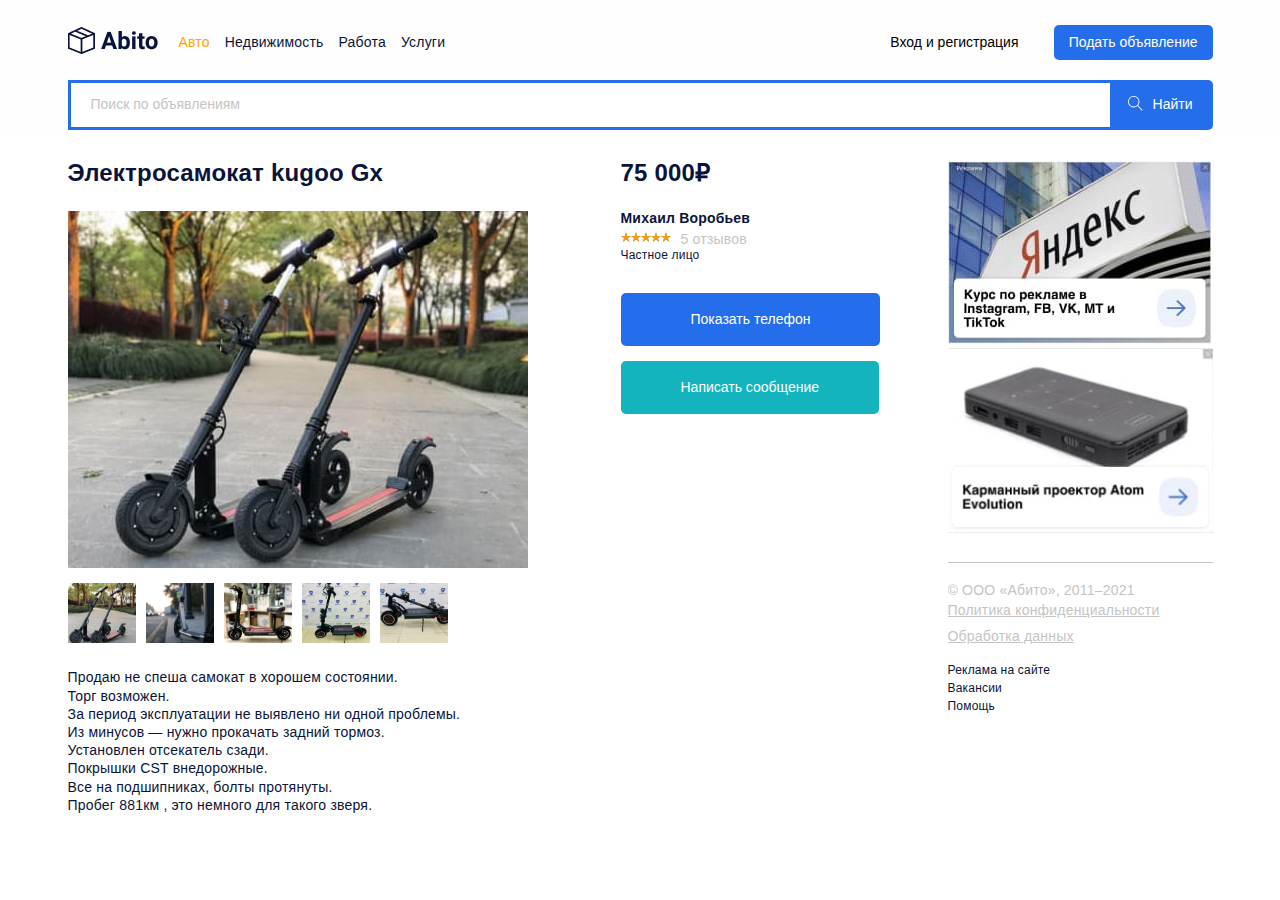
==== commit c98798b2: "Add files via upload" ====
--- a/product.html
+++ b/product.html
@@ -156,7 +156,7 @@
                 <div class="seller">
                     <span class="seller__price">75 000<span>₽</span></span>
                     <div class="seller__info">
-                        <a class="seller__img seller-info" href="#" style="background-image:url('../images/seller-face/seller1.jpg')">
+                        <a class="seller__img seller-info" href="#">
                             <span class="sr-only">аватарка</span>
                         </a>
                         <a class="seller__name">Михаил Воробьев</a>
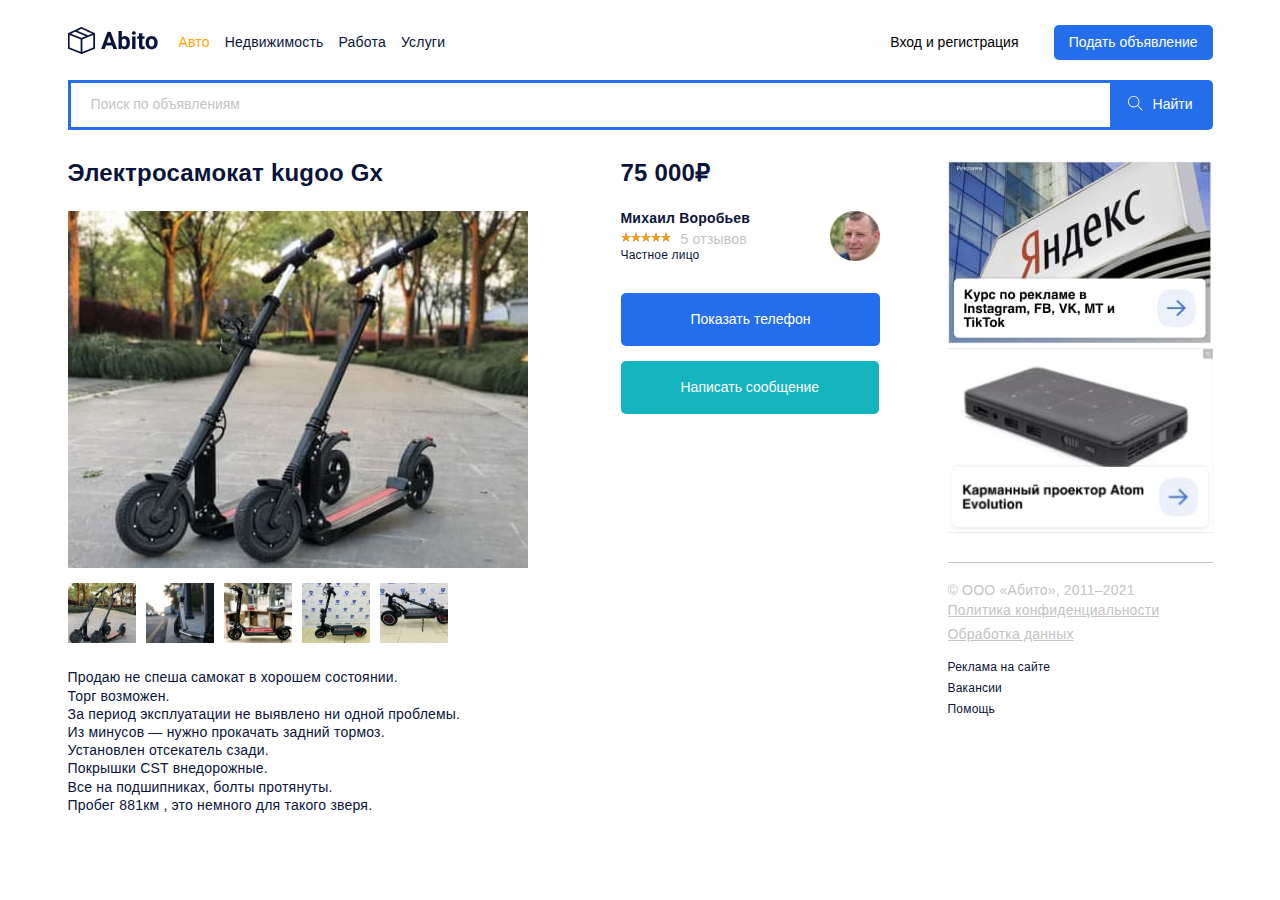
==== commit 64b84046: "Add files via upload" ====
--- a/product.html
+++ b/product.html
@@ -16,8 +16,8 @@
         <div class="container">
             <nav class="menu">
                 <div class="menu__bar">
-                    <a class="menu__link" href="#">
-                        <img class="menu__logo" src="images/logo.png" alt="logo">
+                    <a class="menu__logo" href="index.html">
+                        <img class="logo" src="images/logo.png" alt="logo">
                     </a>
                     <button class="menu__btn" type="button">
                         <span></span>
@@ -47,7 +47,7 @@
                     </ul>
                 </div>
                 <div class="nav">
-                    <button class="nav__link nav__link--registrar" type="button">
+                    <button class="nav__link  nav__link--registrar" type="button">
                         Вход и регистрация
                     </button>
                     <button class="nav__link nav__link--submit" type="button">
@@ -182,19 +182,19 @@
                     </div>
                     <div class="nav-bar">
                         <div class="nav-bar__info">
-                            <span>
+                            <p>
                                 © ООО «Абито», 2011–2021
-                            </span>
-                            <span>
+                            </p>
+                            <p>
                                 <a class="nav-bar__link  nav-bar__link--decoration" href="#">
                                     Политика конфиденциальности
                                 </a>
-                            </span>
-                            <span>
+                            </p>
+                            <p>
                                 <a class="nav-bar__link nav-bar__link--decoration" href="#">
                                     Обработка данных
                                 </a>
-                            </span>
+                            </p>
                         </div>
                         <ul class="nav-bar__links">
                             <li class="nav-bar__item">
--- a/css/style.min.css
+++ b/css/style.min.css
@@ -1 +1 @@
-@font-face{font-family:'Roboto';font-weight:700;font-style:normal;src:url("./fonts/Roboto-Bold.woff2") format("woff2"),url("./fonts/Roboto-Bold.woff") format("woff");font-display:swap}@font-face{font-family:'Roboto';font-weight:400;font-style:normal;src:url("./fonts/Regular-Bold.woff2") format("woff2"),url("./fonts/Regular-Bold.woff") format("woff");font-display:swap}html{-webkit-box-sizing:border-box;box-sizing:border-box}*,*::after,*::before{-webkit-box-sizing:inherit;box-sizing:inherit}ul,ol{padding:0}a{text-decoration:none;color:inherit}body,h1,h2,h3,h4,h5,h6,p,ul,ol,li,figure,figcaption,blockquote,dl,dd{margin:0}ul{list-style:none}img{max-width:100%}input,button,textarea,select{font:inherit}button{cursor:pointer}.slick-slider{position:relative;display:block;-webkit-box-sizing:border-box;box-sizing:border-box;-webkit-touch-callout:none;-webkit-user-select:none;-moz-user-select:none;-ms-user-select:none;user-select:none;-ms-touch-action:pan-y;touch-action:pan-y;-webkit-tap-highlight-color:transparent}.slick-list{position:relative;overflow:hidden;display:block;margin:0;padding:0}.slick-list:focus{outline:none}.slick-list.dragging{cursor:pointer;cursor:hand}.slick-slider .slick-track,.slick-slider .slick-list{-webkit-transform:translate3d(0, 0, 0);-ms-transform:translate3d(0, 0, 0);transform:translate3d(0, 0, 0)}.slick-track{position:relative;left:0;top:0;display:block;margin-left:auto;margin-right:auto}.slick-track:before,.slick-track:after{content:"";display:table}.slick-track:after{clear:both}.slick-loading .slick-track{visibility:hidden}.slick-slide{float:left;height:100%;min-height:1px;display:none}[dir="rtl"] .slick-slide{float:right}.slick-slide img{display:block}.slick-slide.slick-loading img{display:none}.slick-slide.dragging img{pointer-events:none}.slick-initialized .slick-slide{display:block}.slick-loading .slick-slide{visibility:hidden}.slick-vertical .slick-slide{display:block;height:auto;border:1px solid transparent}.slick-arrow.slick-hidden{display:none}.jq-ry-container{position:relative;padding:0 5px;line-height:0;display:block;cursor:pointer;-webkit-box-sizing:content-box;box-sizing:content-box;direction:ltr}.jq-ry-container[readonly="readonly"]{cursor:default}.jq-ry-container>.jq-ry-group-wrapper{position:relative;width:100%}.jq-ry-container>.jq-ry-group-wrapper>.jq-ry-group{position:relative;line-height:0;z-index:10;white-space:nowrap}.jq-ry-container>.jq-ry-group-wrapper>.jq-ry-group>svg{display:inline-block}.jq-ry-container>.jq-ry-group-wrapper>.jq-ry-group.jq-ry-normal-group{width:100%}.jq-ry-container>.jq-ry-group-wrapper>.jq-ry-group.jq-ry-rated-group{width:0;z-index:11;position:absolute;top:0;left:0;overflow:hidden}html,body{height:100%}body{font-size:14px;line-height:1.1;font-family:"Roboto",sans-serif;color:#0A143A;font-weight:400;letter-spacing:0.2px}.sr-only{position:absolute;width:1px;height:1px;padding:0;margin:-1px;overflow:hidden;clip:rect(0, 0, 0, 0);white-space:nowrap;border:0}.container{max-width:1175px;margin:0 auto;padding:0 15px}.advertising-two{margin-bottom:25px}.header{position:fixed;top:0;left:0;right:0;z-index:999;background-color:#fefefe}.menu{margin-bottom:20px;padding:25px 0 0 0;display:-webkit-box;display:-ms-flexbox;display:flex;-webkit-box-pack:justify;-ms-flex-pack:justify;justify-content:space-between;-webkit-box-align:center;-ms-flex-align:center;align-items:center;outline-color:#000000;outline-offset:5px}.menu__btn{display:none}.menu__items{display:-webkit-box;display:-ms-flexbox;display:flex}.menu__item:not(:last-child){margin-right:15px}.menu__logo{margin-right:20px}.menu__link{-webkit-transition:color 0.5s;-o-transition:color 0.5s;transition:color 0.5s;z-index:100;-webkit-line-clamp:1;-webkit-box-orient:vertical;overflow:hidden}.menu__link:focus{color:#f0f}.menu__link:hover{color:orange}.menu__link:active{color:#fb0909}.menu__link--active{color:orange}.menu__bar{display:-webkit-box;display:-ms-flexbox;display:flex;-webkit-box-align:center;-ms-flex-align:center;align-items:center}.nav__link{border:none;-webkit-transition:color 0.5s;-o-transition:color 0.5s;transition:color 0.5s;-webkit-line-clamp:1;-webkit-box-orient:vertical;overflow:hidden}.nav__link--active{color:orange}.nav__link--registrar{background-color:transparent;-webkit-transition:color 0.5s;-o-transition:color 0.5s;transition:color 0.5s}.nav__link--registrar:focus{outline:solid #0A143A}.nav__link--registrar:hover{color:#14B4BE}.nav__link--registrar:active{color:#fb0909}.nav__link--submit{padding:10px 15px;background-color:#256EEB;border-radius:5px;color:white;-webkit-transition:background-color 0.5s;-o-transition:background-color 0.5s;transition:background-color 0.5s}.nav__link--submit:focus{outline:solid #0A143A}.nav__link--submit:hover{background-color:#91b200}.nav__link--submit:active{color:#fb0909}.nav__link:not(:last-child){margin-right:25px}.form{display:-webkit-box;display:-ms-flexbox;display:flex}.form__input{padding:14px 20px 14px 20px;max-width:1335px;border:3px solid #256EEB;width:100%;display:-webkit-box;-webkit-line-clamp:3;-webkit-box-orient:vertical;overflow:hidden}.form__input::-webkit-input-placeholder{color:#C4C4C4}.form__input::-moz-placeholder{color:#C4C4C4}.form__input:-ms-input-placeholder{color:#C4C4C4}.form__input::-ms-input-placeholder{color:#C4C4C4}.form__input::placeholder{color:#C4C4C4}.form__search{position:relative;padding:16px 20px 16px 40px;background-color:#256EEB;color:#fff;border:none;border-radius:0px 5px 5px 0px;-webkit-transition:background-color 0.5s;-o-transition:background-color 0.5s;transition:background-color 0.5s}.form__search::before{content:'';position:absolute;top:16px;left:15px;height:15px;width:15px;background-image:url("../images/icons/search.svg")}.form__search:focus{outline:solid #0A143A}.form__search:hover{background-color:#91b200}.form__search:active{color:#fb0909}.recommendations{display:block;padding-top:160px}.recommendations__title{font-weight:700;font-size:24px;margin-bottom:25px;display:-webkit-box;-webkit-line-clamp:3;-webkit-box-orient:vertical;overflow:hidden}.recommendations__list{display:-webkit-box;display:-ms-flexbox;display:flex;-ms-flex-wrap:wrap;flex-wrap:wrap;max-width:885px;margin-left:-15px}.recommendations__item{max-width:265px;margin:0 15px 20px}.recommendations__img{width:265px;height:180px;margin-bottom:10px;-o-object-fit:cover;object-fit:cover;-webkit-transition:opacity 0.5s;-o-transition:opacity 0.5s;transition:opacity 0.5s}.recommendations__img:focus{outline:solid #0A143A}.recommendations__img:hover{opacity:0.7}.recommendations__img:active{color:#fb0909}.recommendations__box{display:-webkit-box;display:-ms-flexbox;display:flex;-webkit-box-pack:justify;-ms-flex-pack:justify;justify-content:space-between}.recommendations__inner{display:-webkit-box;display:-ms-flexbox;display:flex;-webkit-box-pack:justify;-ms-flex-pack:justify;justify-content:space-between}.recommendations__subtitle{color:#256EEB;font-weight:700;font-size:16px;margin-bottom:5px;width:245px;-webkit-transition:color 0.5s;-o-transition:color 0.5s;transition:color 0.5s;display:-webkit-box;-webkit-line-clamp:3;-webkit-box-orient:vertical;overflow:hidden}.recommendations__subtitle:focus{outline:solid #0A143A}.recommendations__subtitle:hover{color:#14B4BE}.recommendations__subtitle:active{color:#fb0909}.recommendations__svg path{-webkit-transition:fill 0.5s;-o-transition:fill 0.5s;transition:fill 0.5s}.recommendations__svg path:hover{fill:#256EEB}.recommendations__svg{width:15px;height:15px;cursor:pointer}.recommendations__time{display:block}.recommendations__price{margin-bottom:10px;font-weight:700;display:-webkit-box;-webkit-line-clamp:3;-webkit-box-orient:vertical;overflow:hidden}.recommendations__info{color:#C4C4C4;margin-bottom:5px;line-height:1.5;display:-webkit-box;-webkit-line-clamp:3;-webkit-box-orient:vertical;overflow:hidden}.services__title{padding-top:10px;font-size:18px;font-weight:700;margin-bottom:25px;-webkit-line-clamp:1;-webkit-box-orient:vertical;overflow:hidden}.services__text{display:-webkit-box;-webkit-line-clamp:5;-webkit-box-orient:vertical;overflow:hidden}.services__list{margin-bottom:20px;max-width:245px;border-bottom:1px solid #C4C4C4}.services__item{padding-top:35px;margin-bottom:25px;position:relative;background-repeat:no-repeat;max-width:210px}.services__item::before{content:"";position:absolute;top:0;right:0;background-size:cover;height:30px;width:30px}.services__item--delivery{background-image:url("../images/icons/delivery.svg")}.services__item--sedan{background-image:url("../images/icons/sedan.svg")}.services__item--booking{background-image:url("../images/icons/booking.svg")}.services__subtitle{font-weight:700;margin-bottom:5px;font-size:14px}.nav-bar{max-width:230px}.nav-bar__links{font-size:12px}.nav-bar__link{margin-bottom:5px;-webkit-transition:color 0.5s;-o-transition:color 0.5s;transition:color 0.5s;display:-webkit-box;-webkit-line-clamp:3;-webkit-box-orient:vertical;overflow:hidden}.nav-bar__link:focus{outline:solid #0A143A}.nav-bar__link:hover{color:#14B4BE}.nav-bar__link:active{color:#fb0909}.nav-bar__item{margin-bottom:5px}.nav-bar__info{margin-bottom:15px;color:#C4C4C4}.nav-bar__info span{margin-bottom:5px;display:block;display:-webkit-box;-webkit-line-clamp:3;-webkit-box-orient:vertical;overflow:hidden}.nav-bar__link--decoration{text-decoration:underline}.product-info{padding-top:160px;display:-webkit-box;display:-ms-flexbox;display:flex;-webkit-box-pack:justify;-ms-flex-pack:justify;justify-content:space-between;-ms-flex-wrap:wrap;flex-wrap:wrap}.product-slider{max-width:460px;margin-right:30px;margin-bottom:30px}.product-slider__title{font-size:24px;font-weight:700;margin-bottom:25px;display:-webkit-box;-webkit-line-clamp:3;-webkit-box-orient:vertical;overflow:hidden}.product-slider__big{max-width:460px;height:357px;margin-bottom:15px}.product-slider__images{max-width:460px;height:357px}.product-slider__small{height:55px;margin-bottom:30px}.product-slider__small .slick-slide{width:68px;height:60px;margin-right:10px;cursor:pointer}.product-slider__small .slick-list{max-width:380px}.product-slider__img{width:68px;height:63px;-o-object-fit:cover;object-fit:cover}.product-slider__text{line-height:1.3}.product-slider__text span{display:-webkit-box;-webkit-line-clamp:2;-webkit-box-orient:vertical;overflow:hidden}.seller{max-width:264px}.seller__price{font-weight:700;font-size:24px;margin-bottom:25px;display:block;display:-webkit-box;-webkit-line-clamp:2;-webkit-box-orient:vertical;overflow:hidden}.seller__info{margin-bottom:30px;position:relative}.seller__img{content:"";position:absolute;top:0;right:5px;height:50px;width:50px;background-size:cover;background-repeat:no-repeat}.seller__name{font-weight:700;padding-bottom:5px;display:block;display:-webkit-box;-webkit-line-clamp:2;-webkit-box-orient:vertical;overflow:hidden}.seller__inner{display:-webkit-box;display:-ms-flexbox;display:flex}.seller__status{font-size:12px}.seller__review{color:#C4C4C4;-webkit-transition:color 0.5s;-o-transition:color 0.5s;transition:color 0.5s}.seller__review:focus{outline:solid black}.seller__review:hover{color:#00B2A0}.seller__review:active{color:#fb0909}.seller__button{border:none;border-radius:5px;color:#fff;-webkit-transition:background-color 0.5s;-o-transition:background-color 0.5s;transition:background-color 0.5s}.seller__button:focus{outline:#0A143A}.seller__button:hover{background-color:#91b200}.seller__button:active{color:#fb0909}.seller__button--tel{background-color:#256EEB;padding:19px 70px;margin-bottom:15px}.seller__button--email{background-color:#14B4BE;padding:19px 60px}.jq-ry-container>.jq-ry-group-wrapper>.jq-ry-group>svg{width:10px;height:10px;margin-bottom:5px}.jq-ry-container{width:54px;padding:0}.aside{max-width:265px}.advertising{margin-bottom:20px;border-bottom:1px solid #C4C4C4}.advertising__img{-o-object-fit:cover;object-fit:cover;max-width:265px;height:185px}@media (max-width: 1175px){.recommendations__title{text-align:center;margin-bottom:20px}.recommendations__inner{display:block}.recommendations__list{margin:0 auto;max-width:-webkit-max-content;max-width:-moz-max-content;max-width:max-content;-webkit-box-pack:center;-ms-flex-pack:center;justify-content:center}.recommendations__subtitle{margin-bottom:10px}.recommendations__priсe{padding-top:10px}.services{margin-bottom:20px}.services__list{margin:0 auto 20px;max-width:-webkit-max-content;max-width:-moz-max-content;max-width:max-content;display:-webkit-box;display:-ms-flexbox;display:flex}.services__item{max-width:265px}.services__item:not(:last-child){margin-right:30px}.services__title{text-align:center;margin-bottom:20px}.nav-bar__info{margin-bottom:20px;color:#C4C4C4}.nav-bar__links{font-size:12px}.product-slider__title{margin-bottom:20px}.product-slider__small{height:55px;margin-bottom:20px}.product-slider__big{height:360px}.seller{margin-right:30px}.seller__button--tel{margin-bottom:20px}.seller__info{margin-bottom:20px}.seller__price{margin-bottom:20px}.nav-bar{margin:0 auto}.advertising-two{margin-bottom:20px}}@media (max-width: 992px){.seller{-webkit-box-ordinal-group:2;-ms-flex-order:1;order:1;padding-bottom:10px;margin-right:0px}}@media (max-width: 805px){.menu__btn.active span{-webkit-transform:scale(0);-ms-transform:scale(0);transform:scale(0)}.menu__btn.active:before{-webkit-transform:rotate(45deg);-ms-transform:rotate(45deg);transform:rotate(45deg);top:9px}.menu__btn.active::after{-webkit-transform:rotate(-45deg);-ms-transform:rotate(-45deg);transform:rotate(-45deg);bottom:9px}.menu{-webkit-box-ordinal-group:2;-ms-flex-order:1;order:1;display:block;margin-bottom:0px;padding:10px 0 0 0}.menu__bar{-webkit-box-pack:justify;-ms-flex-pack:justify;justify-content:space-between;margin-bottom:20px;padding-top:10px}.menu__items{-webkit-transform:translateY(-200%);-ms-transform:translateY(-200%);transform:translateY(-200%);position:absolute;top:0px;width:100%;left:0;display:block;text-align:center;z-index:5;background-color:#edf1f4;-webkit-transition:-webkit-transform 1s;transition:-webkit-transform 1s;-o-transition:transform 1s;transition:transform 1s;transition:transform 1s, -webkit-transform 1s;padding:100px 0 15px}.menu__items.menu__items--active{-webkit-transform:translateY(0%);-ms-transform:translateY(0%);transform:translateY(0%)}.menu__item{width:100%;margin-right:0}.menu__link{display:block;padding:10px 0}.menu__btn{width:30px;height:22px;position:relative;border:none;display:-webkit-box;display:-ms-flexbox;display:flex;-webkit-box-pack:justify;-ms-flex-pack:justify;justify-content:space-between;-webkit-box-align:center;-ms-flex-align:center;align-items:center;background-color:transparent;padding:0;z-index:10}.menu__btn span{height:3px;width:100%;background-color:#000000}.menu__btn::before,.menu__btn::after{position:absolute;content:'';height:3px;width:100%;background-color:#000000}.menu__btn::before{content:'';top:0}.menu__btn::after{bottom:0}.nav{display:none}.services{padding-bottom:30px}.services__list{display:block}.services__item{margin-right:0px}.product-info{-webkit-box-pack:center;-ms-flex-pack:center;justify-content:center}.product-slider{max-width:100%;margin:0 30px 30px}.product-slider__title{text-align:center}.product-slider__small{-webkit-box-pack:center;-ms-flex-pack:center;justify-content:center;display:-webkit-box;display:-ms-flexbox;display:flex}.product-slider__text{margin:0 auto;max-width:395px}.product-slider__img{width:68px;height:68px}.seller{margin:0 30px 30px;-webkit-box-ordinal-group:1;-ms-flex-order:0;order:0}.aside{margin:0 30px}.nav-bar{max-width:290px}}@media (max-width: 570px){.header{margin-bottom:30px}.services__item:not(:last-child){margin-right:0px}.product-slider__title{font-size:20px}.product-slider__big{max-width:315px;margin:0 auto 15px;height:auto}.product-slider__images{height:250px}.product-slider__img{width:48px;height:48px}.product-slider__small{margin-bottom:15px}.seller{margin:0 0 30px 0}.seller__price{font-size:20px}.product-slider__small .slick-list{max-width:290px}.product-slider__small .slick-slide{width:50px}.nav-bar{max-width:270px}.nav-bar__info{margin:20px auto}}
+@font-face{font-family:'Roboto';font-weight:700;font-style:normal;src:url("./fonts/Roboto-Bold.woff2") format("woff2"),url("./fonts/Roboto-Bold.woff") format("woff");font-display:swap}@font-face{font-family:'Roboto';font-weight:400;font-style:normal;src:url("./fonts/Regular-Bold.woff2") format("woff2"),url("./fonts/Regular-Bold.woff") format("woff");font-display:swap}html{-webkit-box-sizing:border-box;box-sizing:border-box}*,*::after,*::before{-webkit-box-sizing:inherit;box-sizing:inherit}ul,ol{padding:0}a{text-decoration:none;color:inherit}body,h1,h2,h3,h4,h5,h6,p,ul,ol,li,figure,figcaption,blockquote,dl,dd{margin:0}ul{list-style:none}img{max-width:100%}input,button,textarea,select{font:inherit}button{cursor:pointer}.slick-slider{position:relative;display:block;-webkit-box-sizing:border-box;box-sizing:border-box;-webkit-touch-callout:none;-webkit-user-select:none;-moz-user-select:none;-ms-user-select:none;user-select:none;-ms-touch-action:pan-y;touch-action:pan-y;-webkit-tap-highlight-color:transparent}.slick-list{position:relative;overflow:hidden;display:block;margin:0;padding:0}.slick-list:focus{outline:none}.slick-list.dragging{cursor:pointer;cursor:hand}.slick-slider .slick-track,.slick-slider .slick-list{-webkit-transform:translate3d(0, 0, 0);-ms-transform:translate3d(0, 0, 0);transform:translate3d(0, 0, 0)}.slick-track{position:relative;left:0;top:0;display:block;margin-left:auto;margin-right:auto}.slick-track:before,.slick-track:after{content:"";display:table}.slick-track:after{clear:both}.slick-loading .slick-track{visibility:hidden}.slick-slide{float:left;height:100%;min-height:1px;display:none}[dir="rtl"] .slick-slide{float:right}.slick-slide img{display:block}.slick-slide.slick-loading img{display:none}.slick-slide.dragging img{pointer-events:none}.slick-initialized .slick-slide{display:block}.slick-loading .slick-slide{visibility:hidden}.slick-vertical .slick-slide{display:block;height:auto;border:1px solid transparent}.slick-arrow.slick-hidden{display:none}.jq-ry-container{position:relative;padding:0 5px;line-height:0;display:block;cursor:pointer;-webkit-box-sizing:content-box;box-sizing:content-box;direction:ltr}.jq-ry-container[readonly="readonly"]{cursor:default}.jq-ry-container>.jq-ry-group-wrapper{position:relative;width:100%}.jq-ry-container>.jq-ry-group-wrapper>.jq-ry-group{position:relative;line-height:0;z-index:10;white-space:nowrap}.jq-ry-container>.jq-ry-group-wrapper>.jq-ry-group>svg{display:inline-block}.jq-ry-container>.jq-ry-group-wrapper>.jq-ry-group.jq-ry-normal-group{width:100%}.jq-ry-container>.jq-ry-group-wrapper>.jq-ry-group.jq-ry-rated-group{width:0;z-index:11;position:absolute;top:0;left:0;overflow:hidden}html,body{height:100%}body{font-size:14px;line-height:1.1;font-family:"Roboto",sans-serif;color:#0A143A;font-weight:400;letter-spacing:0.2px}.sr-only{position:absolute;width:1px;height:1px;padding:0;margin:-1px;overflow:hidden;clip:rect(0, 0, 0, 0);white-space:nowrap;border:0}.container{max-width:1175px;margin:0 auto;padding:0 15px}.advertising-two{margin-bottom:25px}.header{position:fixed;top:0;left:0;right:0;z-index:999;background-color:#fefefe}.menu{margin-bottom:20px;padding:25px 0 0 0;display:-webkit-box;display:-ms-flexbox;display:flex;-webkit-box-pack:justify;-ms-flex-pack:justify;justify-content:space-between;-webkit-box-align:center;-ms-flex-align:center;align-items:center}.menu__btn{display:none}.menu__items{display:-webkit-box;display:-ms-flexbox;display:flex}.menu__item:not(:last-child){margin-right:15px}.menu__logo{margin-right:20px;-webkit-transition:color 0.5s;-o-transition:color 0.5s;transition:color 0.5s}.menu__logo:focus{outline:solid black}.menu__logo:hover{color:#00B2A0}.menu__logo:active{color:#fb0909}.menu__link{-webkit-transition:color 0.5s;-o-transition:color 0.5s;transition:color 0.5s;z-index:100;-webkit-line-clamp:1;-webkit-box-orient:vertical;overflow:hidden;outline-color:#000000;outline-offset:5px}.menu__link:focus{color:#f0f}.menu__link:hover{color:orange}.menu__link:active{color:#fb0909}.menu__link--active{color:orange}.menu__bar{display:-webkit-box;display:-ms-flexbox;display:flex;-webkit-box-align:center;-ms-flex-align:center;align-items:center}.nav__link{border:none;-webkit-transition:color 0.5s;-o-transition:color 0.5s;transition:color 0.5s;-webkit-line-clamp:1;-webkit-box-orient:vertical;overflow:hidden}.nav__link--active{color:orange}.nav__link--registrar{background-color:transparent;-webkit-transition:color 0.5s;-o-transition:color 0.5s;transition:color 0.5s}.nav__link--registrar:focus{outline:solid #0A143A}.nav__link--registrar:hover{color:#14B4BE}.nav__link--registrar:active{color:#fb0909}.nav__link--submit{padding:10px 15px;background-color:#256EEB;border-radius:5px;color:white;-webkit-transition:background-color 0.5s;-o-transition:background-color 0.5s;transition:background-color 0.5s}.nav__link--submit:focus{outline:solid #0A143A}.nav__link--submit:hover{background-color:#91b200}.nav__link--submit:active{color:#fb0909}.nav__link:not(:last-child){margin-right:25px}.form{display:-webkit-box;display:-ms-flexbox;display:flex}.form__input{padding:14px 20px 14px 20px;max-width:1335px;border:3px solid #256EEB;width:100%;display:-webkit-box;-webkit-line-clamp:3;-webkit-box-orient:vertical;overflow:hidden;outline-color:#0A143A}.form__input::-webkit-input-placeholder{color:#C4C4C4}.form__input::-moz-placeholder{color:#C4C4C4}.form__input:-ms-input-placeholder{color:#C4C4C4}.form__input::-ms-input-placeholder{color:#C4C4C4}.form__input::placeholder{color:#C4C4C4}.form__search{position:relative;padding:16px 20px 16px 40px;background-color:#256EEB;color:#fff;border:none;border-radius:0px 5px 5px 0px;-webkit-transition:background-color 0.5s;-o-transition:background-color 0.5s;transition:background-color 0.5s}.form__search::before{content:'';position:absolute;top:16px;left:15px;height:15px;width:15px;background-image:url("../images/icons/search.svg")}.form__search:focus{outline:solid #0A143A}.form__search:hover{background-color:#91b200}.form__search:active{color:#fb0909}.recommendations{display:block;padding-top:160px}.recommendations__title{font-weight:700;font-size:24px;margin-bottom:25px;display:-webkit-inline-box;-webkit-line-clamp:3;-webkit-box-orient:vertical;overflow:hidden;outline-color:#0A143A}.recommendations__list{display:-webkit-box;display:-ms-flexbox;display:flex;-ms-flex-wrap:wrap;flex-wrap:wrap;max-width:885px;margin-left:-15px}.recommendations__item{max-width:265px;margin:0 15px 20px}.recommendations__img{width:265px;height:180px;margin-bottom:10px;-o-object-fit:cover;object-fit:cover;-webkit-transition:opacity 0.5s;-o-transition:opacity 0.5s;transition:opacity 0.5s;display:block}.recommendations__img:focus{outline-color:#0A143A}.recommendations__img:hover{opacity:0.7}.recommendations__img:active{color:#fb0909}.recommendations__box{display:-webkit-box;display:-ms-flexbox;display:flex;-webkit-box-pack:justify;-ms-flex-pack:justify;justify-content:space-between}.recommendations__inner{display:-webkit-box;display:-ms-flexbox;display:flex;-webkit-box-pack:justify;-ms-flex-pack:justify;justify-content:space-between}.recommendations__subtitle{color:#256EEB;font-weight:700;font-size:16px;margin-bottom:5px;max-width:240px;-webkit-transition:color 0.5s;-o-transition:color 0.5s;transition:color 0.5s;display:-webkit-inline-box;-webkit-line-clamp:3;-webkit-box-orient:vertical;overflow:hidden}.recommendations__subtitle:focus{outline:solid #0A143A}.recommendations__subtitle:hover{color:#14B4BE}.recommendations__subtitle:active{color:#fb0909}.recommendations__svg path{-webkit-transition:fill 0.5s;-o-transition:fill 0.5s;transition:fill 0.5s}.recommendations__svg path:hover{fill:#256EEB}.recommendations__svg{width:15px;height:15px;cursor:pointer}.recommendations__time{display:block}.recommendations__price{margin-bottom:10px;font-weight:700;display:-webkit-box;-webkit-line-clamp:3;-webkit-box-orient:vertical;overflow:hidden}.recommendations__info{color:#C4C4C4;margin-bottom:5px;line-height:1.5;display:-webkit-box;-webkit-line-clamp:3;-webkit-box-orient:vertical;overflow:hidden}.services__title{padding-top:10px;font-size:18px;font-weight:700;margin-bottom:25px;-webkit-line-clamp:1;-webkit-box-orient:vertical;overflow:hidden}.services__text{display:-webkit-box;-webkit-line-clamp:5;-webkit-box-orient:vertical;overflow:hidden}.services__list{margin-bottom:20px;max-width:245px;border-bottom:1px solid #C4C4C4}.services__item{padding-top:35px;margin-bottom:25px;position:relative;background-repeat:no-repeat;max-width:210px}.services__item::before{content:"";position:absolute;top:0;right:0;background-size:cover;height:30px;width:30px}.services__item--delivery{background-image:url("../images/icons/delivery.svg")}.services__item--sedan{background-image:url("../images/icons/sedan.svg")}.services__item--booking{background-image:url("../images/icons/booking.svg")}.services__subtitle{font-weight:700;margin-bottom:5px;font-size:14px}.nav-bar{max-width:230px}.nav-bar__links{font-size:12px}.nav-bar__link{-webkit-transition:color 0.5s;-o-transition:color 0.5s;transition:color 0.5s;display:-webkit-inline-box;-webkit-line-clamp:3;-webkit-box-orient:vertical;overflow:hidden}.nav-bar__link:focus{outline:solid #0A143A}.nav-bar__link:hover{color:#14B4BE}.nav-bar__link:active{color:#fb0909}.nav-bar__item{margin-bottom:5px}.nav-bar__info{margin-bottom:15px;color:#C4C4C4}.nav-bar__info p{margin-bottom:5px}.nav-bar__link--decoration{text-decoration:underline}.product-info{padding-top:160px;display:-webkit-box;display:-ms-flexbox;display:flex;-webkit-box-pack:justify;-ms-flex-pack:justify;justify-content:space-between;-ms-flex-wrap:wrap;flex-wrap:wrap}.product-slider{max-width:460px;margin-right:30px;margin-bottom:30px}.product-slider__title{font-size:24px;font-weight:700;margin-bottom:25px;display:-webkit-box;-webkit-line-clamp:3;-webkit-box-orient:vertical;overflow:hidden}.product-slider__big{max-width:460px;height:357px;margin-bottom:15px}.product-slider__images{max-width:460px;height:357px}.product-slider__small{height:55px;margin-bottom:30px}.product-slider__small .slick-slide{width:68px;height:60px;margin-right:10px;cursor:pointer}.product-slider__small .slick-list{max-width:380px}.product-slider__img{width:68px;height:63px;-o-object-fit:cover;object-fit:cover}.product-slider__text{line-height:1.3}.product-slider__text span{display:-webkit-box;-webkit-line-clamp:2;-webkit-box-orient:vertical;overflow:hidden}.seller{max-width:264px}.seller__price{font-weight:700;font-size:24px;margin-bottom:25px;display:block;display:-webkit-box;-webkit-line-clamp:2;-webkit-box-orient:vertical;overflow:hidden}.seller__info{margin-bottom:30px;position:relative}.seller__img{content:'';position:absolute;top:0;right:5px;height:50px;width:50px;background-size:cover;background-repeat:no-repeat;background-image:url("../images/seller-face/seller1.jpg");outline-color:#0A143A}.seller__name{font-weight:700;padding-bottom:5px;display:block;display:-webkit-box;-webkit-line-clamp:2;-webkit-box-orient:vertical;overflow:hidden}.seller__inner{display:-webkit-box;display:-ms-flexbox;display:flex}.seller__status{font-size:12px}.seller__review{color:#C4C4C4;-webkit-transition:color 0.5s;-o-transition:color 0.5s;transition:color 0.5s}.seller__review:focus{outline:solid black}.seller__review:hover{color:#00B2A0}.seller__review:active{color:#fb0909}.seller__button{border:none;border-radius:5px;color:#fff;-webkit-transition:background-color 0.5s;-o-transition:background-color 0.5s;transition:background-color 0.5s}.seller__button:focus{outline:solid #0A143A}.seller__button:hover{background-color:#91b200}.seller__button:active{color:#fb0909}.seller__button--tel{background-color:#256EEB;padding:19px 70px;margin-bottom:15px}.seller__button--email{background-color:#14B4BE;padding:19px 60px}.jq-ry-container>.jq-ry-group-wrapper>.jq-ry-group>svg{width:10px;height:10px;margin-bottom:5px}.jq-ry-container{width:54px;padding:0}.aside{max-width:265px}.advertising{margin-bottom:20px;border-bottom:1px solid #C4C4C4}.advertising__img{-o-object-fit:cover;object-fit:cover;max-width:265px;height:185px}@media (max-width: 1175px){.recommendations__title{text-align:center;margin-bottom:20px}.recommendations__inner{display:block}.recommendations__list{margin:0 auto;max-width:-webkit-max-content;max-width:-moz-max-content;max-width:max-content;-webkit-box-pack:center;-ms-flex-pack:center;justify-content:center}.recommendations__subtitle{margin-bottom:10px}.recommendations__priсe{padding-top:10px}.services{margin-bottom:20px}.services__list{margin:0 auto 20px;max-width:-webkit-max-content;max-width:-moz-max-content;max-width:max-content;display:-webkit-box;display:-ms-flexbox;display:flex}.services__item{max-width:265px}.services__item:not(:last-child){margin-right:30px}.services__title{text-align:center;margin-bottom:20px}.nav-bar__info{margin-bottom:20px;color:#C4C4C4}.nav-bar__links{font-size:12px}.product-slider__title{margin-bottom:20px}.product-slider__small{height:55px;margin-bottom:20px}.product-slider__big{height:360px}.seller{margin-right:30px}.seller__button--tel{margin-bottom:20px}.seller__info{margin-bottom:20px}.seller__price{margin-bottom:20px}.nav-bar{margin:0 auto}.advertising-two{margin-bottom:20px}}@media (max-width: 992px){.seller{-webkit-box-ordinal-group:2;-ms-flex-order:1;order:1;padding-bottom:10px;margin-right:0px}}@media (max-width: 805px){.menu__btn.active span{-webkit-transform:scale(0);-ms-transform:scale(0);transform:scale(0)}.menu__btn.active:before{-webkit-transform:rotate(45deg);-ms-transform:rotate(45deg);transform:rotate(45deg);top:9px}.menu__btn.active::after{-webkit-transform:rotate(-45deg);-ms-transform:rotate(-45deg);transform:rotate(-45deg);bottom:9px}.menu{-webkit-box-ordinal-group:2;-ms-flex-order:1;order:1;display:block;margin-bottom:0px;padding:10px 0 0 0}.menu__bar{-webkit-box-pack:justify;-ms-flex-pack:justify;justify-content:space-between;margin-bottom:20px;padding-top:10px}.menu__items{-webkit-transform:translateY(-200%);-ms-transform:translateY(-200%);transform:translateY(-200%);position:absolute;top:0px;width:100%;left:0;display:block;text-align:center;z-index:5;background-color:#edf1f4;-webkit-transition:-webkit-transform 1s;transition:-webkit-transform 1s;-o-transition:transform 1s;transition:transform 1s;transition:transform 1s, -webkit-transform 1s;padding:100px 0 15px}.menu__items.menu__items--active{-webkit-transform:translateY(0%);-ms-transform:translateY(0%);transform:translateY(0%)}.menu__item{width:100%;margin-right:0}.menu__link{display:block;padding:10px 0}.menu__btn{width:30px;height:22px;position:relative;border:none;display:-webkit-box;display:-ms-flexbox;display:flex;-webkit-box-pack:justify;-ms-flex-pack:justify;justify-content:space-between;-webkit-box-align:center;-ms-flex-align:center;align-items:center;background-color:transparent;padding:0;z-index:10}.menu__btn span{height:3px;width:100%;background-color:#000000}.menu__btn::before,.menu__btn::after{position:absolute;content:'';height:3px;width:100%;background-color:#000000}.menu__btn::before{content:'';top:0}.menu__btn::after{bottom:0}.nav{display:none}.services{padding-bottom:30px}.services__list{display:block}.services__item{margin-right:0px}.product-info{-webkit-box-pack:center;-ms-flex-pack:center;justify-content:center}.product-slider{max-width:100%;margin:0 30px 30px}.product-slider__title{text-align:center}.product-slider__small{-webkit-box-pack:center;-ms-flex-pack:center;justify-content:center;display:-webkit-box;display:-ms-flexbox;display:flex}.product-slider__text{margin:0 auto;max-width:395px}.product-slider__img{width:68px;height:68px}.seller{margin:0 30px 30px;-webkit-box-ordinal-group:1;-ms-flex-order:0;order:0}.aside{margin:0 30px}.nav-bar{max-width:290px}}@media (max-width: 570px){.header{margin-bottom:30px}.services__item:not(:last-child){margin-right:0px}.product-slider__title{font-size:20px}.product-slider__big{max-width:315px;margin:0 auto 15px;height:auto}.product-slider__images{height:250px}.product-slider__img{width:48px;height:48px}.product-slider__small{margin-bottom:15px}.seller{margin:0 0 30px 0}.seller__price{font-size:20px}.product-slider__small .slick-list{max-width:290px}.product-slider__small .slick-slide{width:50px}.nav-bar{max-width:270px}.nav-bar__info{margin:20px auto}}
